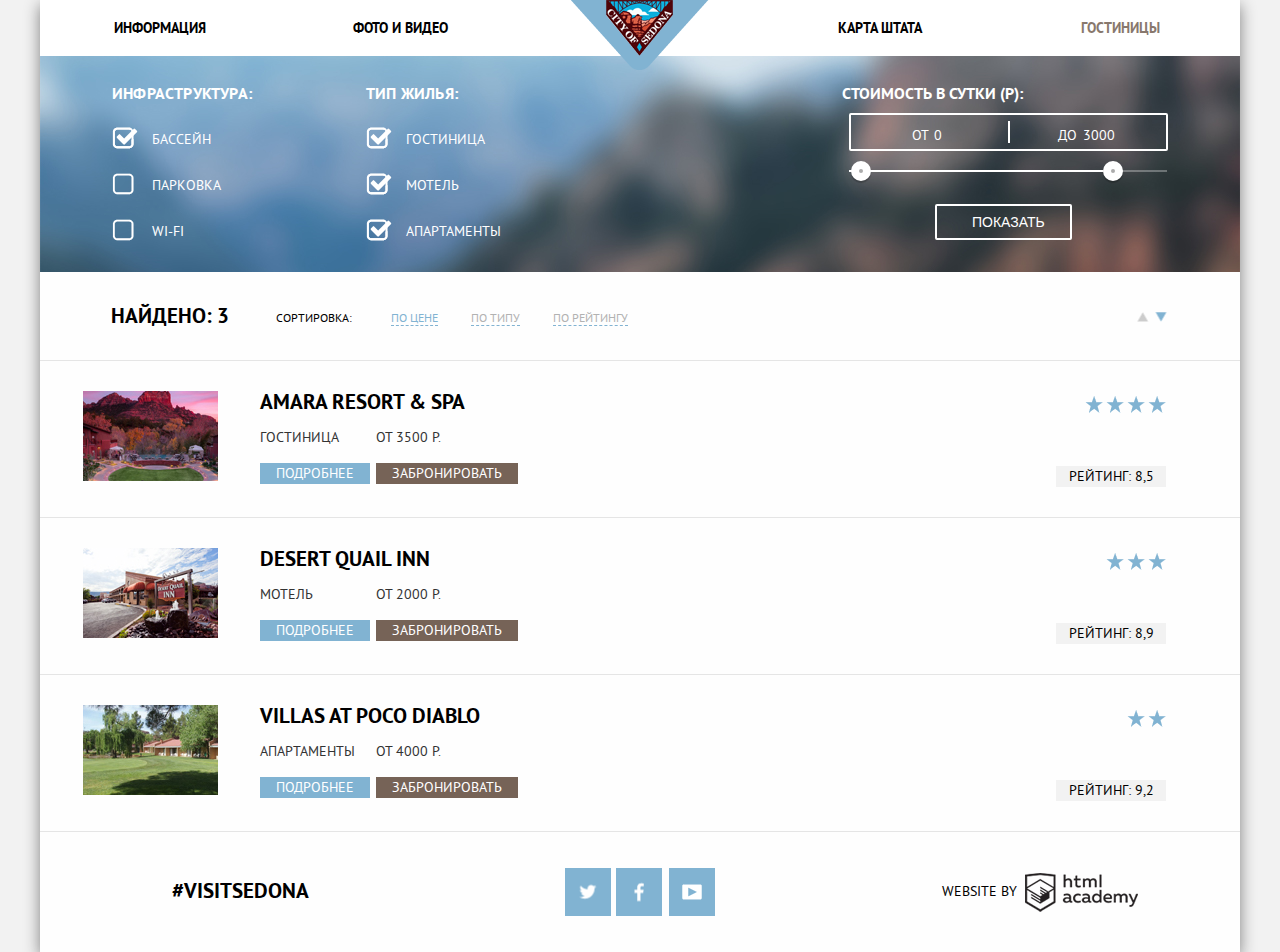
==== hotels.html @ 68624f17 "some pixel hotel" ====
<!DOCTYPE html>
<html>

<head>
  <meta charset="utf-8">
  <title>Седона - небольшой городок</title>
  <link rel="stylesheet" href="css/normalize.css">
  <link rel="stylesheet" href="css/style.css">
</head>

<body>
  <div class="container">
    <header class="main-header">
      <nav class="main-navigation hotels-navigation">
        <ul>
          <li>
            <a href="#">информация</a>
          </li>
          <li>
            <a href="#">фото и видео</a>
          </li>
          <li>
            <a href="#">карта штата</a>
          </li>
          <li>
            <a href="hotels.html" style="color: #88786d">гостиницы</a>
          </li>
        </ul>
      </nav>
      <div class="logo">
        <a href="index.html"><img src="img/logo.png" width="138" height="70" alt="логотип"></a>
      </div>
    </header>

    <form class="sort-form" action="https://echo.htmlacademy.ru" method="get">
      <div class="sort-item sort-item-left">
        <h2>ИНФРАСТРУКТУРА:</h2>
        <input type="checkbox" id="ch1" checked>
        <label for="ch1">БАССЕЙН</label>
        <input type="checkbox" id="ch2">
        <label for="ch2">ПАРКОВКА</label>
        <input type="checkbox" id="ch3">
        <label for="ch3">WI-FI</label>
      </div>

      <div class="sort-item sort-item-right">
        <h2>ТИП ЖИЛЬЯ:</h2>
        <input type="checkbox" id="ch4" checked>
        <label for="ch4">ГОСТИНИЦА</label>
        <input type="checkbox" id="ch5" checked>
        <label for="ch5">МОТЕЛЬ</label>
        <input type="checkbox" id="ch6" checked>
        <label for="ch6">АПАРТАМЕНТЫ</label>
      </div>

      <div class="filter-range">
        <div class="filter-range-title">Стоимость в сутки (р):</div>
        <div class="price-controls">
          <label class="min-price">от <input type="text" name="min-price" value="0"></label>
          <label class="max-price">до <input type="text" name="max-price" value="3000"></label>

        </div>
        <div class="range-controls">
          <div class="scale">
            <div class="bar"></div>
          </div>
          <div class="range-toggle range-toggle-min"></div>
          <div class="range-toggle range-toggle-max"></div>
        </div>
        <button class="btn-transparent" type="submit">Показать</button>
      </div>
    </form>


    <div class="results-navigation">

      <h3 class="search-results">НАЙДЕНО: 3</h3>
      <span class="search-results-small">СОРТИРОВКА:</span>

      <ul class="results-navigation-type">
        <li>
          <a href="#" style="color: #81b3d2">ПО ЦЕНЕ</a>
        </li>
        <li>
          <a href="#">ПО ТИПУ</a>
        </li>
        <li>
          <a href="#">ПО РЕЙТИНГУ</a>
        </li>
      </ul>

      <ul class="results-navigation-side">
        <li class="up">
          <a href="#">up</a>
        </li>
        <li class="down">
          <a href="#">down</a>
        </li>
      </ul>

    </div>

    <section class="results-line">

      <article class="hotel">

        <div class="hotel-preview">
          <img src="img/hotel1.jpg" width="135" height="90" alt="Hotel preview">
        </div>

        <div class="hotel-description">
          <h1><a href="#">AMARA RESORT & SPA</a></h1>
          <div class="hotel-info">
            <span>ГОСТИНИЦА</span>
            <a href="#">ПОДРОБНЕЕ</a>
          </div>
          <div class="hotel-book">
            <span>ОТ 3500 Р.</span>
            <a href="#">ЗАБРОНИРОВАТЬ</a>
          </div>
        </div>

        <div class="rating-line">
          <div class="star">
            <!-- <img src="img/icons/icon_star.png" width="17" height="17" alt="звезда"> -->
            <i></i>
            <i></i>
            <i></i>
            <i></i>
          </div>
          <span>Рейтинг: 8,5</span>
        </div>

      </article>


      <article class="hotel">
        <div class="hotel-preview">
          <img src="img/hotel2.jpg" width="135" height="90" alt="Hotel preview">
        </div>
        <div class="hotel-description">
          <h1><a href="#">DESERT QUAIL INN</a></h1>
          <div class="hotel-info">
            <span>МОТЕЛЬ</span>
            <a href="#">ПОДРОБНЕЕ</a>
          </div>
          <div class="hotel-book">
            <span>ОТ 2000 Р.</span>
            <a href="#">ЗАБРОНИРОВАТЬ</a>
          </div>
        </div>
        <div class="rating-line">
          <div class="star">
            <i></i>
            <i></i>
            <i></i>
          </div>
          <span>Рейтинг: 8,9</span>
        </div>
      </article>


      <article class="hotel hotel-3">
        <div class="hotel-preview">
          <img src="img/hotel3.jpg" width="135" height="90" alt="Hotel preview">
        </div>
        <div class="hotel-description">
          <h1><a href="#">VILLAS AT POCO DIABLO</a></h1>
          <div class="hotel-info">
            <span>АПАРТАМЕНТЫ</span>
            <a href="#">ПОДРОБНЕЕ</a>
          </div>
          <div class="hotel-book">
            <span>ОТ 4000 Р.</span>
            <a href="#">ЗАБРОНИРОВАТЬ</a>
          </div>
        </div>
        <div class="rating-line">
          <div class="star">
            <i></i>
            <i></i>
          </div>
          <span>Рейтинг: 9,2</span>
        </div>
      </article>

    </section>

    <footer class="main-footer">
      <section class="footer-hashtag">
        <a href="#">#VISITSEDONA</a>
      </section>
      <section class="footer-social">
        <a class="social-btn social-btn-tw" href="#">Твиттер</a>
        <a class="social-btn social-btn-fb" href="#">Фейсбук</a>
        <a class="social-btn social-btn-yt" href="#">Ютуб</a>
      </section>
      <section class="footer-copyright">
        <span>WEBSITE BY</span>
        <a class="btn-academy" href="https://htmlacademy.ru">
          <!-- <img src="img/academy.png" width="113" height="39" alt="academy">-->
        </a>
      </section>
    </footer>

  </div>

</body>

</html>
---- css/style.css ----
* {
  box-sizing: border-box;
}

/*центровщик*/
.container {
  width: 1200px;
  margin: 0 auto;
  box-shadow: 0px 5px 15px grey;
}

/*вписываем сверх 1200пх*/
img {
  max-width:100%;
  height:auto;
}

body {
  font-family: PTSans, 'Arial', sans-serif;
  text-transform: uppercase;
  background-color: #f2f2f2;
}

@font-face {
  font-family: 'PTSans';
  src:  url('../fonts/ptsansbold.woff2') format('woff2'),
        url('../fonts/ptsansbold.woff') format('woff');
  font-weight: 700;
}

@font-face {
  font-family: 'PTSans';
  src: url('../fonts/ptsans.woff') format('woff'),
  url('../fonts/ptsans.woff2') format('woff2');
  font-weight: 400;
  }

/*------------------------------------------*/

/*Шапка меню*/

.main-header {
  background-color: #ffffff;
}

.main-navigation ul {
  padding-left: 0;
  padding-top: 15px;
  padding-bottom: 15px;
  font-size: 0px;
}

.main-navigation li {
  display: inline-block;
  width: 240px;
  text-align: center;
  font-size: 14px;
  line-height: 26px;
  font-weight: bold;
}


.main-navigation a {
  text-decoration: none;
  color: #000000;
}

.main-navigation a:hover {
  color: #81b3d2;
}

.main-navigation a:active {
  color: #b2b2b2;
}

.main-navigation li:nth-child(2) {
  margin-right: 240px;
}

.logo {
  position: absolute;
  top: 0px;
  left: 50%;
  transform: translateX(-50%);
}

.intro-image {
  display: block;
  width: 1200px;
  height: 508px;
  background-image: url("../img/background_photo.jpg");
  background-position: 0px -55px;
}

.img-main_text {
  position: relative;
  margin-left: 371px;
  top: 75px;
}

.img-mask {
  position: relative;
  top: 96px;
}



/* ЖИЛЬЕ ЕДА СУВЕНИРЫ*/
.advantages {
  width: 100%;
  font-size: 0px;
  background-color: #ffffff;
  padding-top: 55px;
  padding-bottom: 81px;
}

.advantages-item-left img {
  padding-top: 5px;
}

.advantages-item-center img {
  padding-top: 5px;
}


.advantages-item {
  display: inline-block;
  width: 400px;
  text-align: center;
  font-size: 12px;

  vertical-align: middle;
}

.advantages-item h2 {
  padding-top: 27px;
  margin: 0px;
  font-size: 21px;
  line-height: 21px;
  font-weight: bold;
  color: #000000;
}

.advantages-item p {
  font-size: 14px;
  line-height: 21px;
  color: #000000;
}

.advantages-item-left p {
  padding: 0px 70px;
  margin: 0px;
  padding-top: 25px;
}

.advantages-item-center p {
  display: block;
  margin: 0px;
  padding: 0px 58px;
  padding-top: 24px;
}


.advantages-item-right p {
  padding: 0px 60px;
  margin: 0px;
  padding-top: 24px;
}


/*интро текст*/

.intro-text {
  width: 100%;
  display: inline-block;
  text-align: center;
  padding-top: 43px;
  padding-bottom: 37px;
  background-color: #ffffff;
}

.intro-text h2 {
  font-size: 21px;
  line-height: 26px;
  color: #000000;
  font-weight: bold;
  padding: 0px 300px;
}

.intro-text h3 {
  font-size: 14px;
  font-weight: normal;
  line-height: 26px;
  color: #333333;
  padding-top: 9px;
}


/*МОСТ ДЬЯВОЛА */
.features {
  width: 100%;
  font-size: 0px;
}

.features-blue {
  background-color: #81b3d2;
}

.features-grey {
  background-color: #eeeeee;
  vertical-align: middle;
  padding-top: 30px;
  padding-bottom: 58px;
}

.features-image {
  display: inline-block;
  width: 800px;
  vertical-align: middle;
}

.features-item {
  display: inline-block;
  width: 400px;
  text-align: center;
  vertical-align: top;
}
.features-item p {
padding: 0px 62px;
}

.features-item-right p {
  padding: 0px 48px;
}


.features-blue p {
  display: block;
  margin-top: 21px;
}

.features-blue span {
  display: block;
  margin-top: 24px;
}

.features-blue .features-item {
  padding-top: 50px;
}

.features-blue h2 {
  font-size: 21px;
  line-height: 21px;
  font-weight: bold;
  color: #ffffff;
  padding: 0px 95px;
  margin: 0px;
  padding-top: 4px;
}

.features-blue span,
.features-blue p {
  font-size: 14px;
  line-height: 21px;
  color: #ffffff;
}

.features-grey h2 {
  font-size: 21px;
  line-height: 21px;
  color: #000000;
  padding: 0px 120px;
  padding-top: 17px;
  margin: 0px;
}

.features-grey span,
.features-grey p {
  display: block;
  font-size: 14px;
  line-height: 21px;
  color: #000000;
  padding-top: 23px;
  margin: 0px;
}


.search {
  width: 100%;
  text-align: center;
  padding-top: 58px;
  background-color: #ffffff;
}

.search h3 {
  font-size: 30px;
  line-height: 20px;
  font-weight: bold;
  color: #000000;
  margin: 0px;
}

.search p {
  display: block;
  font-size: 14px;
  line-height: 24px;
  font-weight: normal;;
  color: #333333;
  margin: 0px;
  padding-top: 32px;
}

.search a {
  display: inline-block;
  margin: 0px;
  width: 568px;
  padding: 30px 0px;
  font-size: 21px;
  line-height: 26px;
  font-weight: bold;
  text-decoration: none;
  color: #ffffff;
  background-color: #766357;
  margin-top: 47px;
}


.map {
  display: block;
  width: 1200px;
}

.index-footer {
position: relative;
margin-top: -123px;
background-color: #f9fbf6;
opacity: 0.9;
}

.main-footer {
  display: block;
  width: 1200px;
  text-align: center;
  font-size: 0px;
  padding-top: 36px;
  padding-bottom: 36px;
  background-color: #fefefe;
}


.footer-hashtag,
.footer-social,
.footer-copyright  {
  width: 400px;
  display: inline-block;
  vertical-align: top;
  font-size: 12px;
}

.footer-hashtag {
  font-size: 21px;
  line-height: 26px;
  font-weight: bold;
  padding-top: 10px;
}

.footer-hashtag a {
  text-decoration: none;
  color: #000000;
}


.footer-social a {
  text-decoration: none;
}

.social-btn-fb {
  margin-left: 2px;
  margin-right: 4px;
}

.social-btn {
  display: inline-block;
  width: 46px;
  height: 48px;
  font-size: 0px;
  vertical-align: top;
  background-color: #81b3d2;
  position: relative;
}

.social-btn:hover {
  background-color: #669ec0;
}

.social-btn:active {
  background-color: #5496bd;
}

.social-btn::before {
  content: "";
  position: absolute;
  top: 50%;
  left: 50%;
  transform: translate(-50%, -50%);
  background-image: url("../img/sprite.png");
  background-repeat: no-repeat;
}

.social-btn-tw::before {
  width: 17px;
  height: 15px;
  background-position: -613px -10px;
}

.social-btn-tw:active::before {
  background-image: url("../img/sprite_1.png");
  width: 17px;
  height: 15px;
  background-position: -439px -10px;
}

.social-btn-fb::before {
  width: 10px;
  height: 19px;
  background-position: -583px -10px;
}

.social-btn-fb:active::before {
  background-image: url("../img/sprite_1.png");
  width: 10px;
  height: 19px;
  background-position: -409px -10px;
}

.social-btn-yt::before {
  width: 20px;
  height: 16px;
  background-position: -650px -10px;
}

.social-btn-yt:active::before {
  background-image: url("../img/sprite_1.png");
  width: 20px;
  height: 16px;
  background-position: -476px -10px;
}



.footer-copyright {
  color: #000000;
  vertical-align: top;
  padding-top: 5px;
}

.footer-copyright span {
  display: inline-block;
  font-size: 14px;
  line-height: 26px;
  color: #000000;
  vertical-align: top;
  margin-top: 5px;
  margin-right: 5px;
}

.btn-academy {
  display: inline-block;
  width: 113px;
  height: 39px;
  background-position: -10px -10px;
  background-image: url("../img/sprite_1.png");
}

.btn-academy:hover {
  width: 113px;
  height: 39px;
  background-position: -276px -10px;
  background-image: url("../img/sprite_1.png");
}

.btn-academy:active {
  width: 113px;
  height: 39px;
  background-position: -143px -10px;
  background-image: url("../img/sprite_1.png");
}

/*---------HOTELS----------*/

.sort-form {
  background-image: url("../img/background_hotels.jpg");
  padding-top: 27px;
  padding-bottom: 30px;
  text-align: center;
}

.sort-form h2 {
  margin: 0px;
}

input[type="checkbox"] {
  display: none;
}

input[type="checkbox"] + label {
  display: block;
  margin-top: 25px;
  line-height: 21px;
  padding-left: 40px;
  position: relative;
  cursor: pointer;
}

input[type="checkbox"] + label::before {
  content: "";
  display: block;
  position: absolute;
  top: -2px;
  left: 0;
  background-image: url("../img/sprite.png");
  background-repeat: no-repeat;
  width: 22px;
  height: 22px;
  background-position: -148px -10px;
}

input[type="checkbox"]:checked + label::after {
  content: "";
  position: absolute;
  top: -2px;
  left: 0;
  background-image: url("../img/sprite.png");
  background-repeat: no-repeat;
  width: 26px;
  height: 22px;
  background-position: -10px -10px;
}

.sort-item label {
  font-size: 14px;
  line-height: 21px;
  color: #ffffff;
  font-weight: normal;
}

.sort-item-right label {
  padding-left: 43px;
}

.sort-item-left label {
  padding-left: 43px;
}

/*input[type="checkbox"] + label:hover {
  content: "";
  position: absolute;
  top: 0;
  left: 0;
  background-image: url("../img/sprite.png");
  background-repeat: no-repeat;
  width: 26px;
  height: 22px;
  background-position: -102px -10px;
}*/

.sort-item {
  display: inline-block;
  width: 250px;
  text-align: left;
  vertical-align: top;
  font-size: 12px;
  padding-left: 31px;
}

.sort-item h2 {
  font-size: 16px;
  line-height: 21px;
  color: #ffffff;
  font-weight: bold;
  letter-spacing: 0.2px;
}

.sort-item li {
  font-size: 14px;
  line-height: 21px;
  color: #ffffff;
}

/*------------------------------------*/

.filter-range {
  display: inline-block;
  width: 330px;
  margin-left: 260px;
  margin-right: 20px;

  color: #ffffff;
  text-transform: uppercase;
}

.filter-range-title {
  margin-bottom: 9px;
  width: 182px;
  margin-left: -8px;
  font-weight: 600;
  font-size: 16px;
  line-height: 21px;
}

.price-controls {
  box-sizing: content-box;
  position: relative;
  height: 34px;
  margin-bottom: 19px;
  font-size: 0;
  border: 2px solid #ffffff;
  border-radius: 2px;
  width: 315px;
}

.price-controls::after {
  content: "";
  position: absolute;
  top: 50%;
  left: 50%;

  width: 2px;
  height: 22px;

  background: #ffffff;
  transform: translate(-50%, -50%);
}

.price-controls label {
  font-size: 14px;
  line-height: 38px;
  cursor: pointer;
}

.price-controls .min-price,
.price-controls .max-price {
  width: 90px;
  padding-left: 51px;
}

.price-controls input {
  width: 75px;
  margin: 0;
  color: inherit;
  font: inherit;
  background: none;
  border: none;
}

.range-controls {
  position: relative;
  margin-bottom: 32px;
  width: 318px;
}

.range-controls .scale {
  height: 2px;

  background: rgba(255, 255, 255, 0.3);
}

.range-controls .bar {
  width: 80%;
  height: 2px;

  background: #ffffff;
}

.range-toggle {
  box-sizing: content-box;
  position: absolute;
  top: -9px;

  width: 4px;
  height: 4px;

  background: #ababab;
  border: 8px solid #ffffff;
  border-radius: 50%;
  box-shadow: 0 2px 1px 0 rgba(0, 1, 1, 0.2);
  cursor: pointer;
}

.range-toggle:hover {
  background: #1c4f80;
}

.range-toggle-min {
  left: 2px;
}

.range-toggle-max {
  left: 80%;
}

.btn-transparent {
  display: block;
  padding: 6px 35px;
  font-size: 14px;
  line-height: 20px;
  color: #ffffff;
  text-transform: uppercase;
  background: transparent;
  border: 2px solid #ffffff;
  border-radius: 2px;
  cursor: pointer;

  margin-left: 86px;
  width: 137px;
}

.btn-transparent:hover {
  color: #000000;

  background: #ffffff;
}

/* НАЙДЕНО----  */

.results-navigation {
  font-size: 0px;
  padding-top: 29px;
  padding-bottom: 31px;
  background-color: #fefefe;
  vertical-align: top;
}

.search-results {
  width: 215px;
  display: inline-block;
  text-align: center;
  vertical-align: middle;
  font-size: 12px;
  margin: 0px;
}

.results-navigation h3 {
  font-size: 21px;
  line-height: 26px;
  color: #000000;
  font-weight: bold;
  vertical-align: top;
  padding-left: 45px;
  padding-top: 2px;
}

.search-results-small {
  width: 75px;
  display: inline-block;
  text-align: center;
  vertical-align: top;
  font-size: 12px;
  padding-left: 21px;
  padding-top: 8px;
}


.results-navigation span {
  font-size: 12px;
  line-height: 18px;
  color: #000000;
}

.results-navigation ul {
  margin: 0px;
}

.results-navigation li:nth-child(2),
.results-navigation li:nth-child(3) {
  color: #81b3d2;
}
.results-navigation li {
  display: inline-block;
  width:
  font-size: 12px;
  line-height: 18px;
  color: #81b3d2;
}

.results-navigation-type {
  width: 803px;
  display: inline-block;
  text-align: left;
  vertical-align: top;
  font-size: 12px;
  padding-top: 8px;
  padding-left: 31px;
}

.results-navigation-type a {
  list-style: none;
  text-decoration: none;
  color: #b2b2b2;
  border-bottom: 1px dashed #81b3d2;
  margin-left: 30px;
}

.results-navigation-type a:hover {
  color: #92bdd8;
  border-bottom: 1px dashed #81b3d2;
}

.results-navigation-type a:active {
  text-decoration: none;
  color: #000000;
  border-bottom: 0px;
}


.results-navigation-side {
  width: 107px;
  display: inline-block;
  text-align: center;
  vertical-align: top;
  font-size: 12px;
  padding: 0px;
  padding-top: 8px;
  padding-right: 69px;
  }


.up a,
.down a {
  display: inline-block;
  width: 15px;
  height: 15px;
  font-size: 0px;
  vertical-align: top;
  position: relative;
}

.up a::before,
.down a::before {
  content: "";
  position: absolute;
  top: 50%;
  left: 50%;
  transform: translate(-50%, -50%);
  background-image: url("../img/sprite.png");
  background-repeat: no-repeat;
}

.up a::before {
  width: 11px;
  height: 10px;
  background-position: -490px -10px;
}

.up a:hover::before {
  width: 11px;
  height: 10px;
  background-position: -552px -10px;
}

.up a:active::before {
  width: 11px;
  height: 10px;
  background-position: -521px -10px;
}


.down a::before {
  width: 11px;
  height: 10px;
  background-position: -428px -10px;
}

.down a:hover::before {
  width: 11px;
  height: 10px;
  background-position: -459px -10px;
}

.down a:active::before {
  width: 11px;
  height: 10px;
  background-position: -428px -10px;
}


/*----- список отелей -----*/

.hotel {
  width: 100%;
  font-size: 0px;
  padding-top: 30px;
  padding-bottom: 30px;
  border-top: 1px solid #e5e5e5;
  background-color: #fefefe;
}

.hotel-3 {
  border-bottom: 1px solid #e5e5e5;
}

.rating-line img {
  display: inline-block;
  margin-left: 3px;
}

.rating-line span {
  display: inline-block;
  margin-top: 50px;
  margin-right: 74px;
}

.star {
  /*background: grey;*/
  margin-right: 74px;

}

.star i::after {
  content: "";
  display: inline-block;
  background-image: url(../img/sprite_1.png);
  width: 18px;
  height: 17px;
  background-position: -516px -10px;
  /*СДЕЛАТЬ СПРАЙТ*/
}


.hotel-preview,
.hotel-description,
.rating-line {
    display: inline-block;
    font-size: 0px;
/*    vertical-align: top;*/
}

.hotel-preview {
  width: 220px;
  text-align: center;

}

.hotel-description {
  width: 780px;
  text-align: left;
  vertical-align: top;
}

.hotel-description a {
  text-decoration: none;
  font-size: 21px;
  line-height: 21px;
  color: #000000;
}

.hotel-description a:hover {
  color: #81b3d2;
}

.hotel-description a:active {
  color: #b2b2b2;
}


.hotel-description h1 {
  margin: 0px;
  margin-bottom: 15px;

}

.hotel-description span {
  font-size: 14px;
  line-height: 21px;
  color: #333333;
}

.hotel-info a {
  display: block;
  text-align: center;
  background-color: #81b3d2;
  color: #ffffff;
  width: 110px;
  font-size: 14px;
  line-height: 21px;
  margin-top: 15px;
}

.hotel-info a:hover {
  background-color: #669ec0;
  color: #ffffff;
}

.hotel-info a:active {
  background-color: #5496bd;
  color: #88b6d1;
}


.hotel-book a {
  display: block;
  text-align: center;
  background-color: #766357;
  color: #ffffff;
  width: 142px;
  font-size: 14px;
  line-height: 21px;
  margin-top: 15px;
}

.hotel-book a:hover {
  background-color: #604e43;
  color: #ffffff;
}

.hotel-book a:active {
  background-color: #503e33;
  color: #857871;
}


.rating-line {
  display: inline-block;
  width: 200px;
  text-align: right;
  font-size: 12px;
}

.rating-line span {
  display: inline-block;
  width: 110px;
  background-color: #f2f2f2;
  text-align: center;
  font-size: 14px;
  line-height: 21px;
}

.hotel-info {
  display: inline-block;
  width: 110px;
  height: 60px;
}

.hotel-book {
  display: inline-block;
  width: 142px;
  height: 60px;
  margin-left: 6px;
}

.sprite {
    background-image: url(spritesheet.png);
    background-repeat: no-repeat;
    display: block;
}

.sprite-chbox-checked {
    width: 26px;
    height: 22px;
    background-position: -10px -10px;
}

.sprite-chbox-checked-block {
    width: 26px;
    height: 22px;
    background-position: -56px -10px;
}

.sprite-chbox-checked-focus {
    width: 26px;
    height: 22px;
    background-position: -102px -10px;
}

.sprite-chbox-unchecked {
    width: 22px;
    height: 22px;
    background-position: -148px -10px;
}

.sprite-chbox-unchecked-block {
    width: 22px;
    height: 22px;
    background-position: -190px -10px;
}

.sprite-chbox-unchecked-focus {
    width: 22px;
    height: 22px;
    background-position: -232px -10px;
}

.sprite-clnd {
    width: 21px;
    height: 22px;
    background-position: -274px -10px;
}

.sprite-clnd-active {
    width: 21px;
    height: 22px;
    background-position: -315px -10px;
}

.sprite-clnd-focus {
    width: 21px;
    height: 22px;
    background-position: -356px -10px;
}

.sprite-filter-down {
    width: 11px;
    height: 10px;
    background-position: -397px -10px;
}

.sprite-filter-down-active {
    width: 11px;
    height: 10px;
    background-position: -428px -10px;
}

.sprite-filter-down-focus {
    width: 11px;
    height: 10px;
    background-position: -459px -10px;
}

.sprite-filter-up {
    width: 11px;
    height: 10px;
    background-position: -490px -10px;
}

.sprite-filter-up-active {
    width: 11px;
    height: 10px;
    background-position: -521px -10px;
}

.sprite-filter-up-focus {
    width: 11px;
    height: 10px;
    background-position: -552px -10px;
}

.sprite-icon_facebook {
    width: 10px;
    height: 19px;
    background-position: -583px -10px;
}

.sprite-icon_twitter {
    width: 17px;
    height: 15px;
    background-position: -613px -10px;
}

.sprite-icon_youtube {
    width: 20px;
    height: 16px;
    background-position: -650px -10px;
}

.sprite-minus {
    width: 12px;
    height: 3px;
    background-position: -690px -10px;
}

.sprite-minus-active {
    width: 12px;
    height: 3px;
    background-position: -722px -10px;
}

.sprite-minus-focus {
    width: 12px;
    height: 3px;
    background-position: -754px -10px;
}

.sprite-plus {
    width: 11px;
    height: 11px;
    background-position: -786px -10px;
}

.sprite-plus-active {
    width: 11px;
    height: 11px;
    background-position: -817px -10px;
}

.sprite-plus-focus {
    width: 11px;
    height: 11px;
    background-position: -848px -10px;
}

/*SPRITE-1 academy, social opacity, star*/
.sprite {
    background-image: url(spritesheet.png);
    background-repeat: no-repeat;
    display: block;
}

.sprite-academy {
    width: 113px;
    height: 39px;
    background-position: -10px -10px;
}

.sprite-academy-active {
    width: 113px;
    height: 39px;
    background-position: -143px -10px;
}

.sprite-academy-focus {
    width: 113px;
    height: 39px;
    background-position: -276px -10px;
}

.sprite-icon_facebook_opacity {
    width: 10px;
    height: 19px;
    background-position: -409px -10px;
}

.sprite-icon_twitter_opacity {
    width: 17px;
    height: 15px;
    background-position: -439px -10px;
}

.sprite-icon_youtube_opacity {
    width: 20px;
    height: 16px;
    background-position: -476px -10px;
}

.sprite-star {
    width: 18px;
    height: 17px;
    background-position: -516px -10px;
}
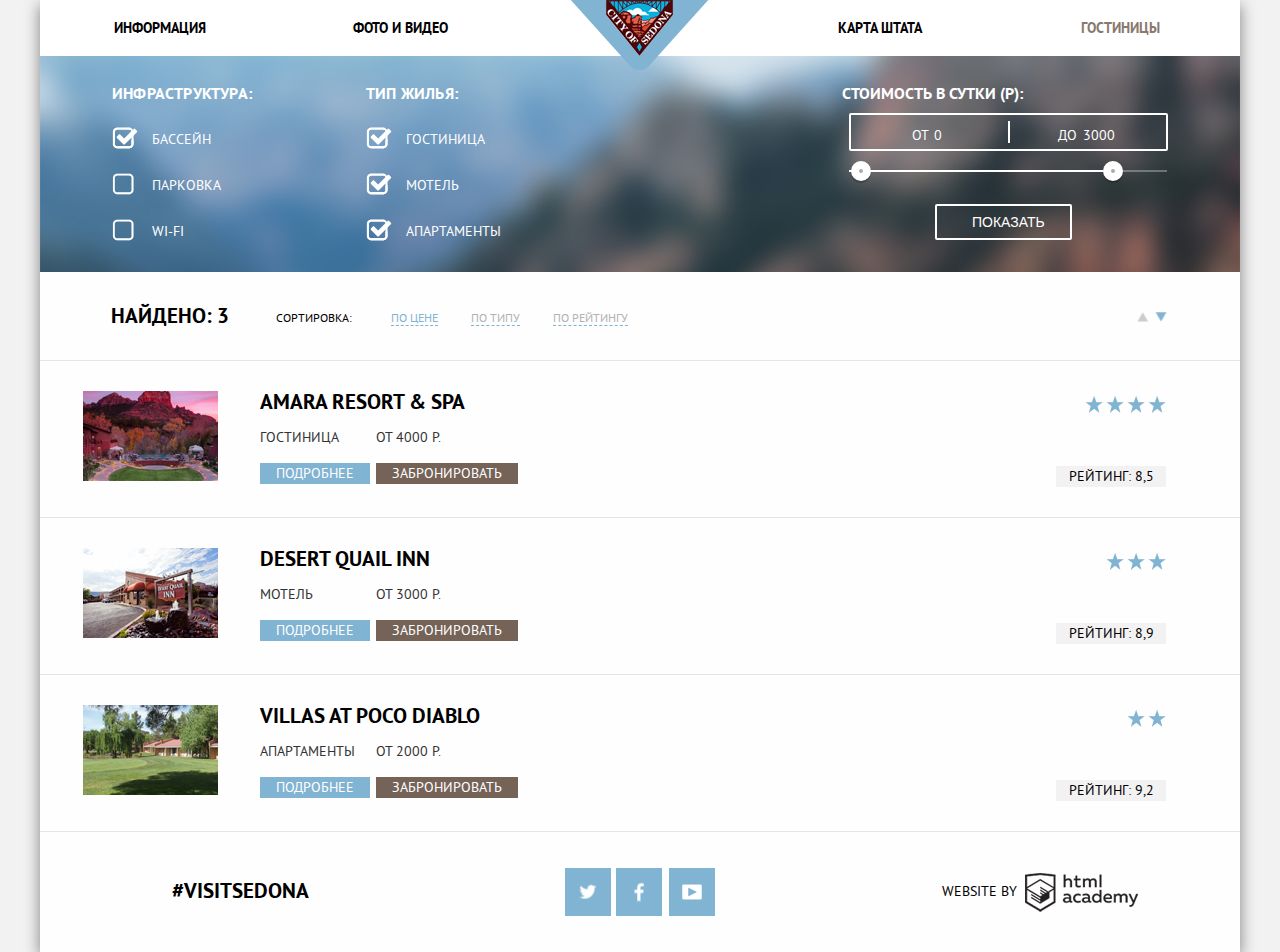
==== commit 4770ecbe: "from home2work" ====
--- a/hotels.html
+++ b/hotels.html
@@ -115,7 +115,7 @@
             <a href="#">ПОДРОБНЕЕ</a>
           </div>
           <div class="hotel-book">
-            <span>ОТ 3500 Р.</span>
+            <span>ОТ 4000 Р.</span>
             <a href="#">ЗАБРОНИРОВАТЬ</a>
           </div>
         </div>
@@ -145,7 +145,7 @@
             <a href="#">ПОДРОБНЕЕ</a>
           </div>
           <div class="hotel-book">
-            <span>ОТ 2000 Р.</span>
+            <span>ОТ 3000 Р.</span>
             <a href="#">ЗАБРОНИРОВАТЬ</a>
           </div>
         </div>
@@ -171,7 +171,7 @@
             <a href="#">ПОДРОБНЕЕ</a>
           </div>
           <div class="hotel-book">
-            <span>ОТ 4000 Р.</span>
+            <span>ОТ 2000 Р.</span>
             <a href="#">ЗАБРОНИРОВАТЬ</a>
           </div>
         </div>
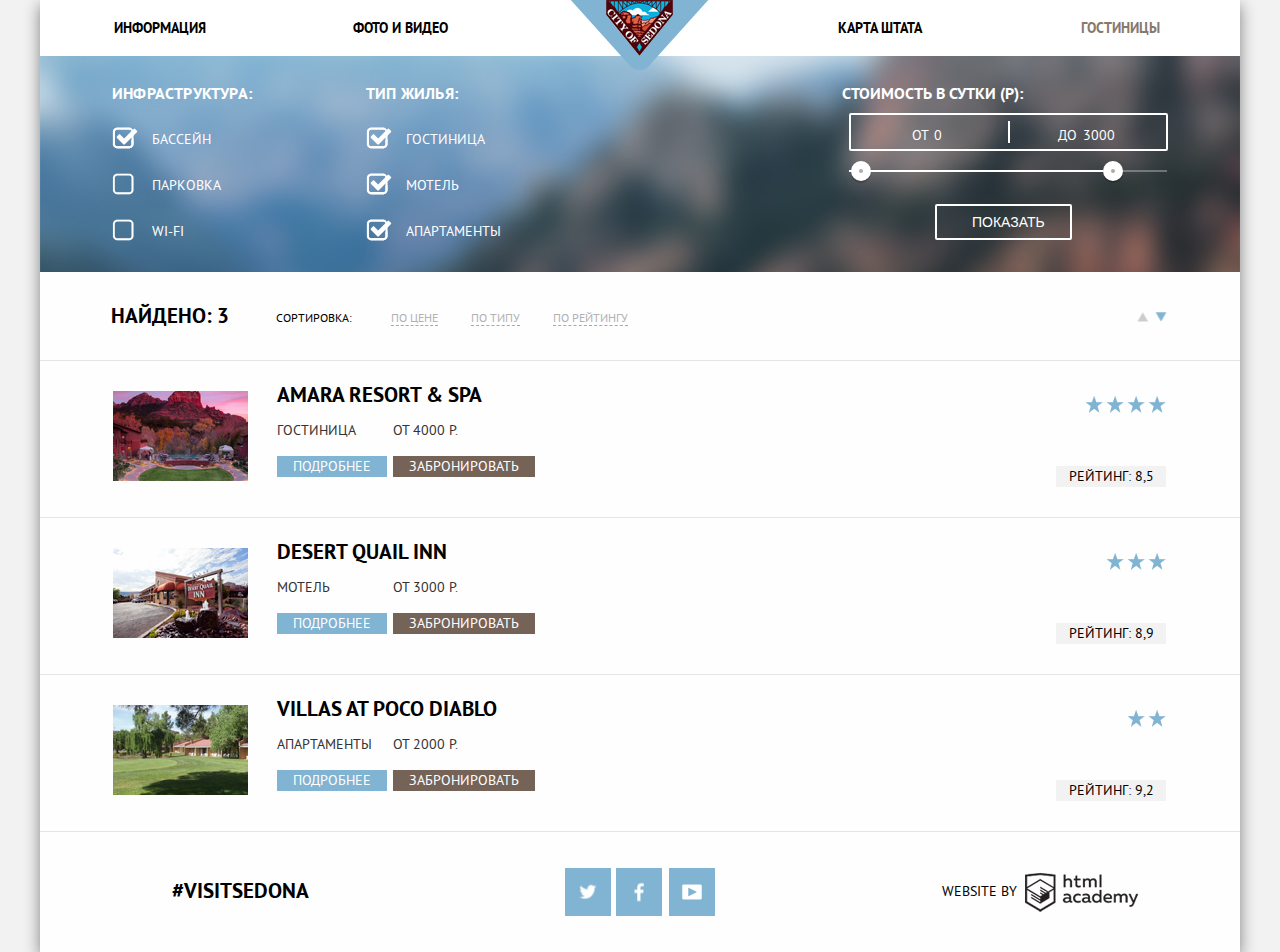
==== commit 213491c0: "хотелс" ====
--- a/hotels.html
+++ b/hotels.html
@@ -79,7 +79,8 @@
 
       <ul class="results-navigation-type">
         <li>
-          <a href="#" style="color: #81b3d2">ПО ЦЕНЕ</a>
+          <a href="#" class="active-link">ПО ЦЕНЕ</a>
+          <!-- style="color: #81b3d2" -->
         </li>
         <li>
           <a href="#">ПО ТИПУ</a>
@@ -197,9 +198,7 @@
       </section>
       <section class="footer-copyright">
         <span>WEBSITE BY</span>
-        <a class="btn-academy" href="https://htmlacademy.ru">
-          <!-- <img src="img/academy.png" width="113" height="39" alt="academy">-->
-        </a>
+        <a class="btn-academy" href="https://htmlacademy.ru"></a>
       </section>
     </footer>
 
--- a/css/style.css
+++ b/css/style.css
@@ -328,6 +328,7 @@
 .map {
   display: block;
   width: 1200px;
+  background-image: url("../img/map.jpg");
 }
 
 .index-footer {
@@ -777,7 +778,6 @@
 }
 .results-navigation li {
   display: inline-block;
-  width:
   font-size: 12px;
   line-height: 18px;
   color: #81b3d2;
@@ -801,6 +801,7 @@
   margin-left: 30px;
 }
 
+
 .results-navigation-type a:hover {
   color: #92bdd8;
   border-bottom: 1px dashed #81b3d2;
@@ -812,6 +813,11 @@
   border-bottom: 0px;
 }
 
+.active-link {
+  text-decoration: none;
+  color:  #81b3d2;
+  border-bottom: 2px dashed #81b3d2;
+}
 
 .results-navigation-side {
   width: 107px;
@@ -822,7 +828,7 @@
   padding: 0px;
   padding-top: 8px;
   padding-right: 69px;
-  }
+}
 
 
 .up a,
@@ -884,12 +890,13 @@
 }
 
 
+
 /*----- список отелей -----*/
 
 .hotel {
   width: 100%;
   font-size: 0px;
-  padding-top: 30px;
+  padding-top: 23px;
   padding-bottom: 30px;
   border-top: 1px solid #e5e5e5;
   background-color: #fefefe;
@@ -938,6 +945,8 @@
 .hotel-preview {
   width: 220px;
   text-align: center;
+  padding-left: 60px;
+  padding-top: 7px;
 
 }
 
@@ -964,8 +973,9 @@
 
 
 .hotel-description h1 {
-  margin: 0px;
-  margin-bottom: 15px;
+  /*margin: 0px;
+  margin-bottom: 15px;*/
+  padding-left: 17px;
 
 }
 
@@ -1039,13 +1049,15 @@
   display: inline-block;
   width: 110px;
   height: 60px;
+  padding-left: 17px;
+  padding-top: 15px;
 }
 
 .hotel-book {
   display: inline-block;
   width: 142px;
   height: 60px;
-  margin-left: 6px;
+  margin-left: 23px;
 }
 
 .sprite {
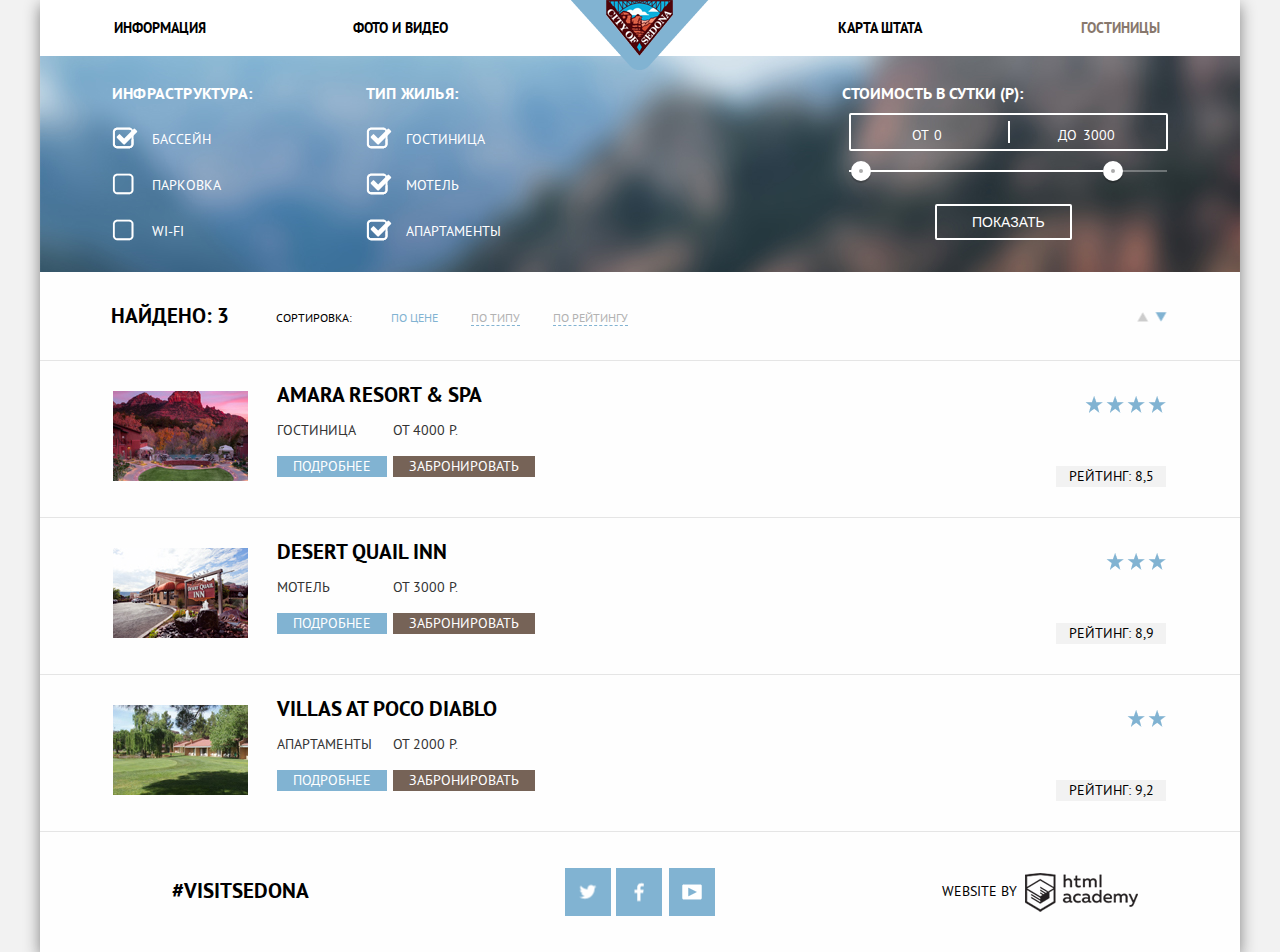
==== commit 095b0e0d: "work2home" ====
--- a/hotels.html
+++ b/hotels.html
@@ -78,8 +78,8 @@
       <span class="search-results-small">СОРТИРОВКА:</span>
 
       <ul class="results-navigation-type">
-        <li>
-          <a href="#" class="active-link">ПО ЦЕНЕ</a>
+        <li class="active-link">
+          <a href="#">ПО ЦЕНЕ</a>
           <!-- style="color: #81b3d2" -->
         </li>
         <li>
--- a/css/style.css
+++ b/css/style.css
@@ -813,10 +813,10 @@
   border-bottom: 0px;
 }
 
-.active-link {
+.active-link a {
   text-decoration: none;
   color:  #81b3d2;
-  border-bottom: 2px dashed #81b3d2;
+  border-bottom: 0px;
 }
 
 .results-navigation-side {
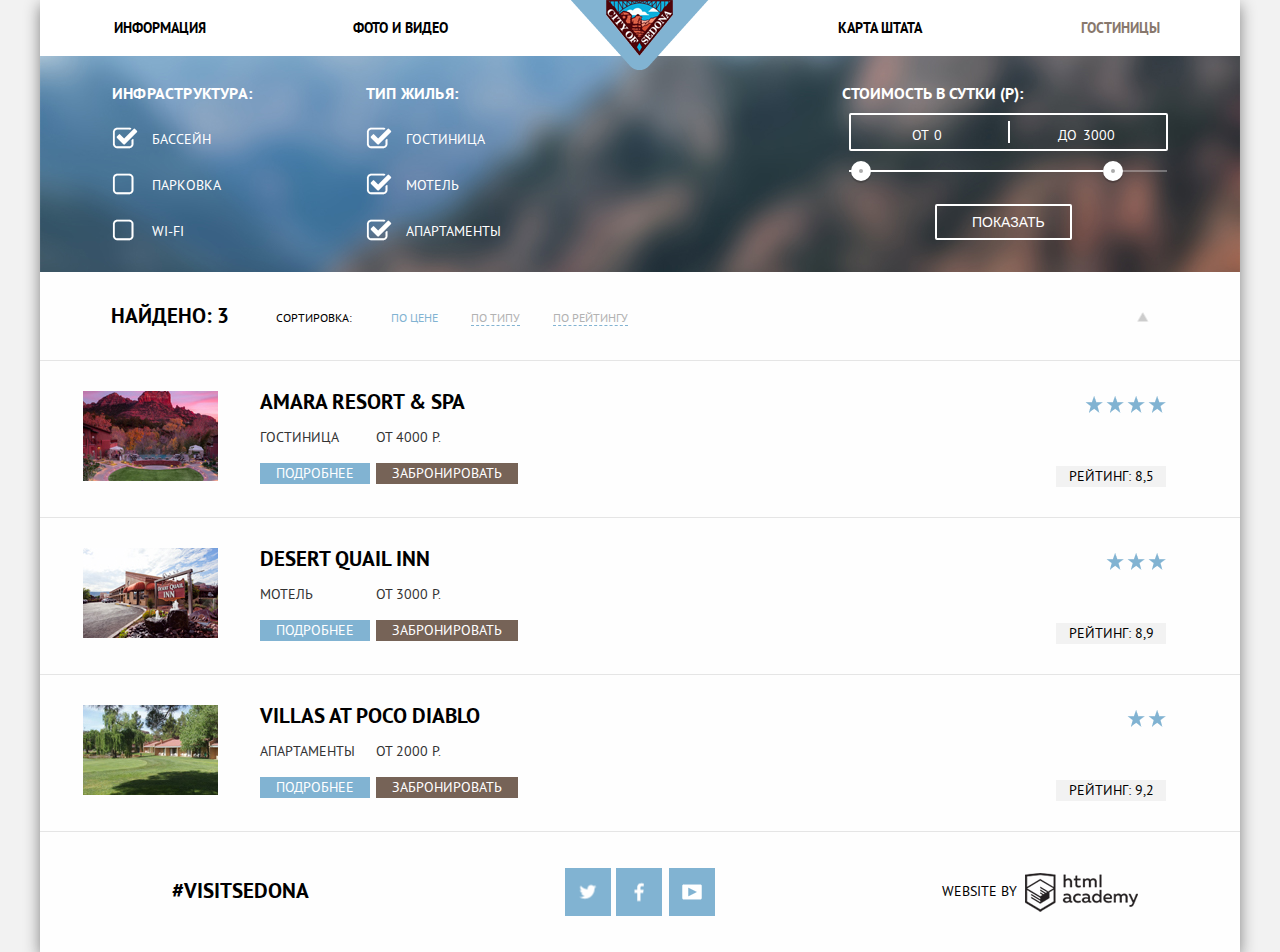
==== commit d9e909af: "pre" ====
--- a/hotels.html
+++ b/hotels.html
@@ -46,7 +46,7 @@
       <div class="sort-item sort-item-right">
         <h2>ТИП ЖИЛЬЯ:</h2>
         <input type="checkbox" id="ch4" checked>
-        <label for="ch4">ГОСТИНИЦА</label>
+        <label for="ch4" class="label-right">ГОСТИНИЦА</label>
         <input type="checkbox" id="ch5" checked>
         <label for="ch5">МОТЕЛЬ</label>
         <input type="checkbox" id="ch6" checked>
@@ -123,7 +123,6 @@
 
         <div class="rating-line">
           <div class="star">
-            <!-- <img src="img/icons/icon_star.png" width="17" height="17" alt="звезда"> -->
             <i></i>
             <i></i>
             <i></i>
--- a/css/style.css
+++ b/css/style.css
@@ -102,8 +102,6 @@
   position: relative;
   top: 96px;
 }
-
-
 
 /* ЖИЛЬЕ ЕДА СУВЕНИРЫ*/
 .advantages {
@@ -128,7 +126,6 @@
   width: 400px;
   text-align: center;
   font-size: 12px;
-
   vertical-align: middle;
 }
 
@@ -160,13 +157,11 @@
   padding-top: 24px;
 }
 
-
 .advantages-item-right p {
   padding: 0px 60px;
   margin: 0px;
   padding-top: 24px;
 }
-
 
 /*интро текст*/
 
@@ -194,7 +189,6 @@
   color: #333333;
   padding-top: 9px;
 }
-
 
 /*МОСТ ДЬЯВОЛА */
 .features {
@@ -233,7 +227,6 @@
   padding: 0px 48px;
 }
 
-
 .features-blue p {
   display: block;
   margin-top: 21px;
@@ -283,7 +276,6 @@
   padding-top: 23px;
   margin: 0px;
 }
-
 
 .search {
   width: 100%;
@@ -324,11 +316,9 @@
   margin-top: 47px;
 }
 
-
 .map {
   display: block;
   width: 1200px;
-  background-image: url("../img/map.jpg");
 }
 
 .index-footer {
@@ -348,10 +338,9 @@
   background-color: #fefefe;
 }
 
-
 .footer-hashtag,
 .footer-social,
-.footer-copyright  {
+.footer-copyright {
   width: 400px;
   display: inline-block;
   vertical-align: top;
@@ -369,7 +358,6 @@
   text-decoration: none;
   color: #000000;
 }
-
 
 .footer-social a {
   text-decoration: none;
@@ -447,8 +435,6 @@
   background-position: -476px -10px;
 }
 
-
-
 .footer-copyright {
   color: #000000;
   vertical-align: top;
@@ -494,10 +480,15 @@
   padding-top: 27px;
   padding-bottom: 30px;
   text-align: center;
+  background-position: 0px -55px;
 }
 
 .sort-form h2 {
   margin: 0px;
+}
+
+.ch4 {
+  padding-left: 43px;
 }
 
 input[type="checkbox"] {
@@ -526,7 +517,7 @@
   background-position: -148px -10px;
 }
 
-input[type="checkbox"]:checked + label::after {
+input[type="checkbox"]:checked + label::before {
   content: "";
   position: absolute;
   top: -2px;
@@ -545,26 +536,6 @@
   font-weight: normal;
 }
 
-.sort-item-right label {
-  padding-left: 43px;
-}
-
-.sort-item-left label {
-  padding-left: 43px;
-}
-
-/*input[type="checkbox"] + label:hover {
-  content: "";
-  position: absolute;
-  top: 0;
-  left: 0;
-  background-image: url("../img/sprite.png");
-  background-repeat: no-repeat;
-  width: 26px;
-  height: 22px;
-  background-position: -102px -10px;
-}*/
-
 .sort-item {
   display: inline-block;
   width: 250px;
@@ -595,7 +566,6 @@
   width: 330px;
   margin-left: 260px;
   margin-right: 20px;
-
   color: #ffffff;
   text-transform: uppercase;
 }
@@ -625,10 +595,8 @@
   position: absolute;
   top: 50%;
   left: 50%;
-
   width: 2px;
   height: 22px;
-
   background: #ffffff;
   transform: translate(-50%, -50%);
 }
@@ -662,14 +630,12 @@
 
 .range-controls .scale {
   height: 2px;
-
   background: rgba(255, 255, 255, 0.3);
 }
 
 .range-controls .bar {
   width: 80%;
   height: 2px;
-
   background: #ffffff;
 }
 
@@ -677,10 +643,8 @@
   box-sizing: content-box;
   position: absolute;
   top: -9px;
-
   width: 4px;
   height: 4px;
-
   background: #ababab;
   border: 8px solid #ffffff;
   border-radius: 50%;
@@ -711,14 +675,12 @@
   border: 2px solid #ffffff;
   border-radius: 2px;
   cursor: pointer;
-
   margin-left: 86px;
   width: 137px;
 }
 
 .btn-transparent:hover {
   color: #000000;
-
   background: #ffffff;
 }
 
@@ -801,7 +763,6 @@
   margin-left: 30px;
 }
 
-
 .results-navigation-type a:hover {
   color: #92bdd8;
   border-bottom: 1px dashed #81b3d2;
@@ -811,6 +772,18 @@
   text-decoration: none;
   color: #000000;
   border-bottom: 0px;
+}
+
+
+.results-navigation-side {
+  width: 107px;
+  display: inline-block;
+  text-align: center;
+  vertical-align: top;
+  font-size: 12px;
+  padding: 0px;
+  padding-top: 8px;
+  padding-right: 69px;
 }
 
 .active-link a {
@@ -818,18 +791,6 @@
   color:  #81b3d2;
   border-bottom: 0px;
 }
-
-.results-navigation-side {
-  width: 107px;
-  display: inline-block;
-  text-align: center;
-  vertical-align: top;
-  font-size: 12px;
-  padding: 0px;
-  padding-top: 8px;
-  padding-right: 69px;
-}
-
 
 .up a,
 .down a {
@@ -870,33 +831,20 @@
   background-position: -521px -10px;
 }
 
-
-.down a::before {
+/*.down a::before,
+.down a:hover::before,
+ .down a:active::before {
   width: 11px;
   height: 10px;
   background-position: -428px -10px;
-}
-
-.down a:hover::before {
-  width: 11px;
-  height: 10px;
-  background-position: -459px -10px;
-}
-
-.down a:active::before {
-  width: 11px;
-  height: 10px;
-  background-position: -428px -10px;
-}
-
-
+}*/
 
 /*----- список отелей -----*/
 
 .hotel {
   width: 100%;
   font-size: 0px;
-  padding-top: 23px;
+  padding-top: 30px;
   padding-bottom: 30px;
   border-top: 1px solid #e5e5e5;
   background-color: #fefefe;
@@ -918,9 +866,7 @@
 }
 
 .star {
-  /*background: grey;*/
   margin-right: 74px;
-
 }
 
 .star i::after {
@@ -930,7 +876,6 @@
   width: 18px;
   height: 17px;
   background-position: -516px -10px;
-  /*СДЕЛАТЬ СПРАЙТ*/
 }
 
 
@@ -939,15 +884,11 @@
 .rating-line {
     display: inline-block;
     font-size: 0px;
-/*    vertical-align: top;*/
 }
 
 .hotel-preview {
   width: 220px;
   text-align: center;
-  padding-left: 60px;
-  padding-top: 7px;
-
 }
 
 .hotel-description {
@@ -973,10 +914,8 @@
 
 
 .hotel-description h1 {
-  /*margin: 0px;
-  margin-bottom: 15px;*/
-  padding-left: 17px;
-
+  margin: 0px;
+  margin-bottom: 15px;
 }
 
 .hotel-description span {
@@ -1049,15 +988,13 @@
   display: inline-block;
   width: 110px;
   height: 60px;
-  padding-left: 17px;
-  padding-top: 15px;
 }
 
 .hotel-book {
   display: inline-block;
   width: 142px;
   height: 60px;
-  margin-left: 23px;
+  margin-left: 6px;
 }
 
 .sprite {
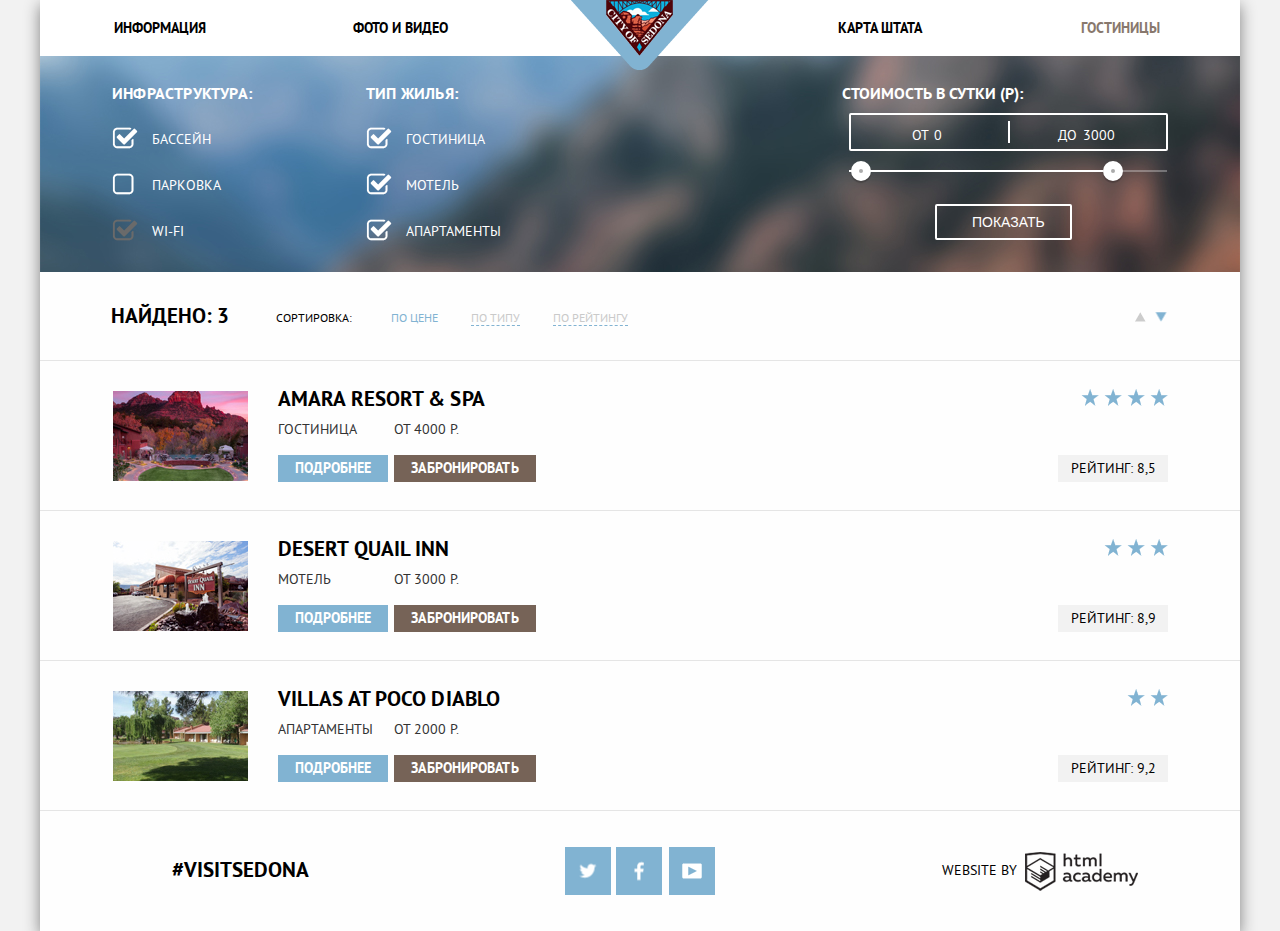
==== commit a06632e8: "popup & pixel" ====
--- a/hotels.html
+++ b/hotels.html
@@ -22,8 +22,8 @@
           <li>
             <a href="#">карта штата</a>
           </li>
-          <li>
-            <a href="hotels.html" style="color: #88786d">гостиницы</a>
+          <li class="active-page">
+            <a href="hotels.html">гостиницы</a>
           </li>
         </ul>
       </nav>
@@ -39,7 +39,7 @@
         <label for="ch1">БАССЕЙН</label>
         <input type="checkbox" id="ch2">
         <label for="ch2">ПАРКОВКА</label>
-        <input type="checkbox" id="ch3">
+        <input type="checkbox" id="ch3" disabled="locked">
         <label for="ch3">WI-FI</label>
       </div>
 
@@ -80,7 +80,6 @@
       <ul class="results-navigation-type">
         <li class="active-link">
           <a href="#">ПО ЦЕНЕ</a>
-          <!-- style="color: #81b3d2" -->
         </li>
         <li>
           <a href="#">ПО ТИПУ</a>
--- a/css/style.css
+++ b/css/style.css
@@ -7,6 +7,7 @@
   width: 1200px;
   margin: 0 auto;
   box-shadow: 0px 5px 15px grey;
+  position: relative;
 }
 
 /*вписываем сверх 1200пх*/
@@ -77,6 +78,14 @@
   margin-right: 240px;
 }
 
+.active-page a {
+  color: #88786d;
+}
+
+.active-page a:hover {
+  color: #88786d;
+}
+
 .logo {
   position: absolute;
   top: 0px;
@@ -89,6 +98,7 @@
   width: 1200px;
   height: 508px;
   background-image: url("../img/background_photo.jpg");
+  background-color: #e4f1f9;
   background-position: 0px -55px;
 }
 
@@ -296,7 +306,7 @@
   display: block;
   font-size: 14px;
   line-height: 24px;
-  font-weight: normal;;
+  font-weight: normal;
   color: #333333;
   margin: 0px;
   padding-top: 32px;
@@ -319,8 +329,103 @@
 .map {
   display: block;
   width: 1200px;
-}
-
+  background-image: url("../img/map.jpg");
+}
+
+/*------------------------------------------------POPUP*/
+
+.form {
+  display: block;
+  width: 568px;
+  background-color: #ffffff;
+  margin-left: 316px;
+  font-size: 14px;
+  font-weight: bold;
+}
+.from {
+  display: block;
+  width: 458px;
+  margin: 0 auto;
+  text-align: center;
+  padding-top: 55px;
+}
+
+.from input {
+  background-color: #f2f2f2;
+  border: 0px;
+  font-size: 14px;
+  font-weight: bold;
+  display: inline-block;
+  padding: 11px;
+}
+
+.to {
+  display: block;
+  width: 458px;
+  margin: 0 auto;
+  text-align: center;
+  padding-top: 28px;
+}
+
+.guests {
+  display: block;
+  padding-left: 55px;
+  padding-top: 30px;
+}
+
+.guest-adults {
+  display: inline-block;
+  width: 226px;
+  background-color: gainsboro;
+}
+
+.input-adults {
+  display: inline-block;
+  width: 50px;
+  background-color: #cacaca;
+  text-align: center;
+}
+
+.guest-children {
+  display: inline-block;
+  background-color: gainsboro;
+  margin-left: 53px;
+}
+
+.input-children {
+  display: inline-block;
+  width: 50px;
+  background-color: #cacaca;
+  text-align: center;
+}
+
+.search-btn-popup {
+  display: block;
+  width: 458px;
+  background-color: #81b3d2;
+  margin-left: 55px;
+  margin-right: 55px;
+  margin-top: 39px;
+  text-align: center;
+
+}
+
+.search-btn-popup a {
+  font-size: 21px;
+  line-height: 26px;
+  font-weight: bold;
+  color: #ffffff;
+  text-decoration: none;
+  padding-top: 15px;
+  display: block;
+  padding-bottom: 17px;
+}
+
+
+
+
+
+/*---------------------------------FOOTER*/
 .index-footer {
 position: relative;
 margin-top: -123px;
@@ -477,6 +582,7 @@
 
 .sort-form {
   background-image: url("../img/background_hotels.jpg");
+  background-color: #739dc3;
   padding-top: 27px;
   padding-bottom: 30px;
   text-align: center;
@@ -528,6 +634,19 @@
   height: 22px;
   background-position: -10px -10px;
 }
+
+input[type="checkbox"]:disabled + label::before {
+  content: "";
+  position: absolute;
+  top: -2px;
+  left: 0;
+  background-image: url("../img/sprite.png");
+  background-repeat: no-repeat;
+  width: 26px;
+  height: 22px;
+  background-position: -56px -10px;
+}
+
 
 .sort-item label {
   font-size: 14px;
@@ -758,7 +877,7 @@
 .results-navigation-type a {
   list-style: none;
   text-decoration: none;
-  color: #b2b2b2;
+  color: #cacaca;
   border-bottom: 1px dashed #81b3d2;
   margin-left: 30px;
 }
@@ -817,6 +936,7 @@
   width: 11px;
   height: 10px;
   background-position: -490px -10px;
+  padding-right: 5px;
 }
 
 .up a:hover::before {
@@ -831,23 +951,24 @@
   background-position: -521px -10px;
 }
 
-/*.down a::before,
+.down a::before,
 .down a:hover::before,
  .down a:active::before {
   width: 11px;
   height: 10px;
   background-position: -428px -10px;
-}*/
+}
 
 /*----- список отелей -----*/
 
 .hotel {
-  width: 100%;
+  width: 1200px;
   font-size: 0px;
-  padding-top: 30px;
-  padding-bottom: 30px;
+  padding-top: 25px;
+  padding-bottom: 28px;
   border-top: 1px solid #e5e5e5;
   background-color: #fefefe;
+  display: flex;
 }
 
 .hotel-3 {
@@ -857,16 +978,6 @@
 .rating-line img {
   display: inline-block;
   margin-left: 3px;
-}
-
-.rating-line span {
-  display: inline-block;
-  margin-top: 50px;
-  margin-right: 74px;
-}
-
-.star {
-  margin-right: 74px;
 }
 
 .star i::after {
@@ -877,7 +988,6 @@
   height: 17px;
   background-position: -516px -10px;
 }
-
 
 .hotel-preview,
 .hotel-description,
@@ -889,19 +999,24 @@
 .hotel-preview {
   width: 220px;
   text-align: center;
+  padding-left: 60px;
+  padding-top: 5px;
 }
 
 .hotel-description {
   width: 780px;
   text-align: left;
   vertical-align: top;
+  padding-left: 18px;
 }
 
 .hotel-description a {
   text-decoration: none;
   font-size: 21px;
-  line-height: 21px;
-  color: #000000;
+  line-height: 26px;
+  font-weight: bold;
+  color: #000000;
+  letter-spacing: 0.1px;
 }
 
 .hotel-description a:hover {
@@ -914,8 +1029,8 @@
 
 
 .hotel-description h1 {
-  margin: 0px;
-  margin-bottom: 15px;
+  /*margin: 0px;
+  margin-bottom: 15px;*/
 }
 
 .hotel-description span {
@@ -933,6 +1048,8 @@
   font-size: 14px;
   line-height: 21px;
   margin-top: 15px;
+  padding: 3px;
+  font-weight: bold;
 }
 
 .hotel-info a:hover {
@@ -955,6 +1072,8 @@
   font-size: 14px;
   line-height: 21px;
   margin-top: 15px;
+  padding: 3px;
+  font-weight: bold;
 }
 
 .hotel-book a:hover {
@@ -973,6 +1092,8 @@
   width: 200px;
   text-align: right;
   font-size: 12px;
+  padding-right: 72px;
+  padding-top: 3px;
 }
 
 .rating-line span {
@@ -982,18 +1103,19 @@
   text-align: center;
   font-size: 14px;
   line-height: 21px;
+  margin-top: 46px;
+  padding: 3px;
 }
 
 .hotel-info {
   display: inline-block;
   width: 110px;
-  height: 60px;
+  padding-top: 7px;
 }
 
 .hotel-book {
   display: inline-block;
   width: 142px;
-  height: 60px;
   margin-left: 6px;
 }
 
@@ -1001,6 +1123,10 @@
     background-image: url(spritesheet.png);
     background-repeat: no-repeat;
     display: block;
+}
+
+.star {
+  letter-spacing: 2px;
 }
 
 .sprite-chbox-checked {
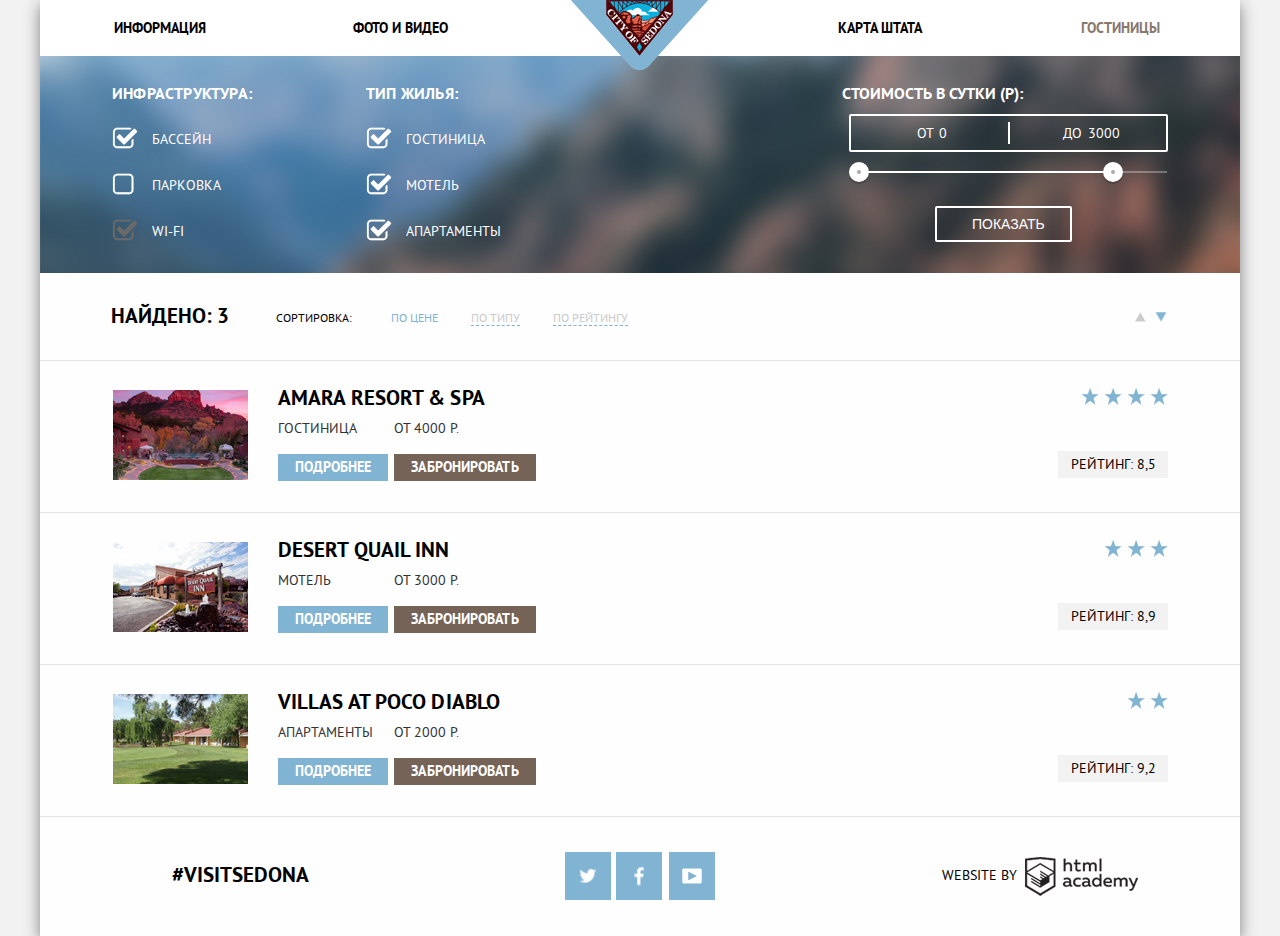
==== commit 73a35d01: "final base" ====
--- a/hotels.html
+++ b/hotels.html
@@ -39,7 +39,7 @@
         <label for="ch1">БАССЕЙН</label>
         <input type="checkbox" id="ch2">
         <label for="ch2">ПАРКОВКА</label>
-        <input type="checkbox" id="ch3" disabled="locked">
+        <input type="checkbox" id="ch3" disabled>
         <label for="ch3">WI-FI</label>
       </div>
 
--- a/css/style.css
+++ b/css/style.css
@@ -58,6 +58,7 @@
   font-size: 14px;
   line-height: 26px;
   font-weight: bold;
+  vertical-align: top;
 }
 
 
@@ -90,7 +91,8 @@
   position: absolute;
   top: 0px;
   left: 50%;
-  transform: translateX(-50%);
+  -webkit-transform: translateX(-50%);
+          transform: translateX(-50%);
 }
 
 .intro-image {
@@ -180,8 +182,9 @@
   display: inline-block;
   text-align: center;
   padding-top: 43px;
-  padding-bottom: 37px;
+  padding-bottom: 39px;
   background-color: #ffffff;
+  vertical-align: top;
 }
 
 .intro-text h2 {
@@ -290,7 +293,7 @@
 .search {
   width: 100%;
   text-align: center;
-  padding-top: 58px;
+  padding-top: 60px;
   background-color: #ffffff;
 }
 
@@ -314,6 +317,7 @@
 
 .search a {
   display: inline-block;
+  vertical-align: top;
   margin: 0px;
   width: 568px;
   padding: 30px 0px;
@@ -323,7 +327,7 @@
   text-decoration: none;
   color: #ffffff;
   background-color: #766357;
-  margin-top: 47px;
+  margin-top: 46px;
 }
 
 .map {
@@ -332,9 +336,14 @@
   background-image: url("../img/map.jpg");
 }
 
+.iframe {
+  border: none;
+}
+
 /*------------------------------------------------POPUP*/
 
 .form {
+  position: absolute;
   display: block;
   width: 568px;
   background-color: #ffffff;
@@ -345,9 +354,10 @@
 .from {
   display: block;
   width: 458px;
-  margin: 0 auto;
-  text-align: center;
+  margin-left: 55px;
+  text-align: left;
   padding-top: 55px;
+  position: relative;
 }
 
 .from input {
@@ -357,46 +367,261 @@
   font-weight: bold;
   display: inline-block;
   padding: 11px;
+  margin-left: 22px;
+  width: 344px;
+  vertical-align: middle;
+}
+
+.from input:hover {
+  background: #ebebeb;
+}
+
+.from input:focus {
+  background: #ffffff;
+}
+
+.from a::before {
+  content: "";
+  position: absolute;
+  top: 74px;
+  left: 439px;
+  -webkit-transform: translate(-50%, -50%);
+          transform: translate(-50%, -50%);
+  background-image: url("../img/sprite.png");
+  background-repeat: no-repeat;
+  width: 21px;
+  height: 22px;
+  background-position: -274px -10px;
 }
 
 .to {
   display: block;
   width: 458px;
-  margin: 0 auto;
-  text-align: center;
+  margin-left: 55px;
+  text-align: left;
   padding-top: 28px;
-}
-
+  position: relative;
+}
+
+.to input {
+  background-color: #f2f2f2;
+  border: 0px;
+  font-size: 14px;
+  font-weight: bold;
+  display: inline-block;
+  vertical-align: middle;
+  padding: 11px;
+  margin-left: 19px;
+  width: 343px;
+}
+
+.to input:hover {
+  background: #ebebeb;
+}
+
+.to input:focus {
+  background: #ffffff;
+}
+
+.to a::before {
+  content: "";
+  position: absolute;
+  top: 48px;
+  left: 438px;
+  -webkit-transform: translate(-50%, -50%);
+          transform: translate(-50%, -50%);
+  background-image: url("../img/sprite.png");
+  background-repeat: no-repeat;
+  width: 21px;
+  height: 22px;
+  background-position: -274px -10px;
+}
+
+.to a:hover::before,
+.from a:hover::before {
+  width: 21px;
+  height: 22px;
+  background-position: -356px -10px;
+}
+
+.to a:active::before,
+.from a:active::before {
+  width: 21px;
+  height: 22px;
+  background-position: -315px -10px;
+}
+
+
+/*-------------------СТРОКА ГОСТИ*/
 .guests {
-  display: block;
-  padding-left: 55px;
+  display: inline-block;
+  vertical-align: middle;
+  margin-left: 55px;
   padding-top: 30px;
+  font-size: 0px;
+  width: 458px;
 }
 
 .guest-adults {
   display: inline-block;
-  width: 226px;
-  background-color: gainsboro;
-}
+  vertical-align: middle;
+  /*width: 226px;*/
+  font-size: 0px;
+
+}
+
+.guest-adults label {
+  display: inline-block;
+  vertical-align: middle;
+  font-size: 14px;
+  font-weight: bold;
+  margin-right: 41px;
+
+}
+
+/*--------------------------КНОПКА МИНУС*/
+.minus-btn {
+  border: 0px;
+  background-color: #f2f2f2;
+  display: inline-block;
+  vertical-align: middle;
+  width: 38px;
+  height: 38px;
+  /*margin-left: 41px;*/
+  padding: 0px;
+  font-size: 0px;
+  position: relative;
+}
+
+.minus-btn::before {
+  content: "";
+  position: absolute;
+  top: 20px;
+  left: 18px;
+  -webkit-transform: translate(-50%, -50%);
+          transform: translate(-50%, -50%);
+  background-image: url("../img/sprite.png");
+  background-repeat: no-repeat;
+  width: 12px;
+  height: 3px;
+  background-position: -690px -10px;
+}
+
+.minus-btn:hover::before {
+  width: 12px;
+  height: 3px;
+  background-position: -754px -10px;
+}
+
+.minus-btn:active::before {
+  width: 12px;
+  height: 3px;
+  background-position: -722px -10px;
+}
+
+.minus-btn-right {
+  margin-left: 27px;
+}
+
+
+/*--------------------------КНОПКА ПЛЮС*/
+.plus-btn {
+  border: 0px;
+  background-color: #f2f2f2;
+  display: inline-block;
+  width: 38px;
+  font-size: 0px;
+  height: 38px;
+  position: relative;
+  vertical-align: middle;
+}
+
+.plus-btn::before {
+  content: "";
+  position: absolute;
+  top: 20px;
+  left: 19px;
+  -webkit-transform: translate(-50%, -50%);
+          transform: translate(-50%, -50%);
+  background-image: url("../img/sprite.png");
+  background-repeat: no-repeat;
+  width: 11px;
+  height: 11px;
+  background-position: -786px -10px;
+}
+
+.plus-btn:hover::before {
+  width: 11px;
+  height: 11px;
+  background-position: -848px -10px;
+  }
+
+.plus-btn:active::before {
+  width: 11px;
+  height: 11px;
+  background-position: -817px -10px;
+  }
 
 .input-adults {
   display: inline-block;
+  width: 38px;
+  background-color: #f2f2f2;
+  border: 0px;
+  text-align: center;
+  font-size: 14px;
+  line-height: 14px;
+  font-weight: bold;
+  padding: 11px 0px;
+  padding-left: 15px;
+  vertical-align: middle;
+}
+
+.guest-children {
+  display: inline-block;
+  vertical-align: middle;
+  margin-left: 52px;
+  font-size: 0px;
+  position: relative;
+}
+
+.guest-children label {
+  display: inline-block;
+  font-size: 14px;
+  font-weight: bold;
+  vertical-align: middle;
+}
+
+.input-children {
+  display: inline-block;
+  vertical-align: middle;
   width: 50px;
-  background-color: #cacaca;
-  text-align: center;
-}
-
-.guest-children {
-  display: inline-block;
-  background-color: gainsboro;
-  margin-left: 53px;
+  background-color: #f2f2f2;
+  border: 0px;
+  text-align: center;
 }
 
 .input-children {
   display: inline-block;
-  width: 50px;
-  background-color: #cacaca;
-  text-align: center;
+  width: 38px;
+  background-color: #f2f2f2;
+  border: 0px;
+  text-align: center;
+  font-size: 14px;
+  line-height: 14px;
+  font-weight: bold;
+  padding: 11px 0px;
+  padding-left: 15px;
+  vertical-align: middle;
+}
+
+.plus-children {
+  border: 0px;
+  background-color: #f2f2f2;
+  display: inline-block;
+  vertical-align: middle;
+  width: 38px;
+  font-size: 0px;
+  height: 38px;
 }
 
 .search-btn-popup {
@@ -405,9 +630,17 @@
   background-color: #81b3d2;
   margin-left: 55px;
   margin-right: 55px;
-  margin-top: 39px;
-  text-align: center;
-
+  margin-top: 52px;
+  text-align: center;
+  margin-bottom: 54px;
+}
+
+.search-btn-popup:hover {
+  background-color: #669ec0;
+}
+
+.search-btn-popup:active {
+  background-color: #5496bd;
 }
 
 .search-btn-popup a {
@@ -418,7 +651,7 @@
   text-decoration: none;
   padding-top: 15px;
   display: block;
-  padding-bottom: 17px;
+  padding-bottom: 18px;
 }
 
 
@@ -428,9 +661,11 @@
 /*---------------------------------FOOTER*/
 .index-footer {
 position: relative;
-margin-top: -123px;
+margin-top: -124px;
 background-color: #f9fbf6;
 opacity: 0.9;
+padding-top: 35px;
+padding-bottom: 36px;
 }
 
 .main-footer {
@@ -438,7 +673,7 @@
   width: 1200px;
   text-align: center;
   font-size: 0px;
-  padding-top: 36px;
+  padding-top: 35px;
   padding-bottom: 36px;
   background-color: #fefefe;
 }
@@ -496,7 +731,8 @@
   position: absolute;
   top: 50%;
   left: 50%;
-  transform: translate(-50%, -50%);
+  -webkit-transform: translate(-50%, -50%);
+          transform: translate(-50%, -50%);
   background-image: url("../img/sprite.png");
   background-repeat: no-repeat;
 }
@@ -558,6 +794,7 @@
 
 .btn-academy {
   display: inline-block;
+  vertical-align: top;
   width: 113px;
   height: 39px;
   background-position: -10px -10px;
@@ -584,7 +821,7 @@
   background-image: url("../img/background_hotels.jpg");
   background-color: #739dc3;
   padding-top: 27px;
-  padding-bottom: 30px;
+  padding-bottom: 31px;
   text-align: center;
   background-position: 0px -55px;
 }
@@ -682,6 +919,7 @@
 
 .filter-range {
   display: inline-block;
+  vertical-align: middle;
   width: 330px;
   margin-left: 260px;
   margin-right: 20px;
@@ -690,7 +928,7 @@
 }
 
 .filter-range-title {
-  margin-bottom: 9px;
+  margin-bottom: 10px;
   width: 182px;
   margin-left: -8px;
   font-weight: 600;
@@ -717,23 +955,24 @@
   width: 2px;
   height: 22px;
   background: #ffffff;
-  transform: translate(-50%, -50%);
+  -webkit-transform: translate(-50%, -50%);
+          transform: translate(-50%, -50%);
 }
 
 .price-controls label {
   font-size: 14px;
-  line-height: 38px;
+  line-height: 33px;
   cursor: pointer;
 }
 
 .price-controls .min-price,
 .price-controls .max-price {
   width: 90px;
-  padding-left: 51px;
+  padding-left: 56px;
 }
 
 .price-controls input {
-  width: 75px;
+  width: 70px;
   margin: 0;
   color: inherit;
   font: inherit;
@@ -743,7 +982,7 @@
 
 .range-controls {
   position: relative;
-  margin-bottom: 32px;
+  margin-bottom: 33px;
   width: 318px;
 }
 
@@ -776,7 +1015,7 @@
 }
 
 .range-toggle-min {
-  left: 2px;
+  left: 0px;
 }
 
 .range-toggle-max {
@@ -807,7 +1046,7 @@
 
 .results-navigation {
   font-size: 0px;
-  padding-top: 29px;
+  padding-top: 28px;
   padding-bottom: 31px;
   background-color: #fefefe;
   vertical-align: top;
@@ -859,6 +1098,7 @@
 }
 .results-navigation li {
   display: inline-block;
+  vertical-align: middle;
   font-size: 12px;
   line-height: 18px;
   color: #81b3d2;
@@ -927,7 +1167,8 @@
   position: absolute;
   top: 50%;
   left: 50%;
-  transform: translate(-50%, -50%);
+  -webkit-transform: translate(-50%, -50%);
+          transform: translate(-50%, -50%);
   background-image: url("../img/sprite.png");
   background-repeat: no-repeat;
 }
@@ -964,10 +1205,12 @@
 .hotel {
   width: 1200px;
   font-size: 0px;
-  padding-top: 25px;
-  padding-bottom: 28px;
+  padding-top: 24px;
+  padding-bottom: 31px;
   border-top: 1px solid #e5e5e5;
   background-color: #fefefe;
+  display: -webkit-box;
+  display: -ms-flexbox;
   display: flex;
 }
 
@@ -977,12 +1220,14 @@
 
 .rating-line img {
   display: inline-block;
+  vertical-align: middle;
   margin-left: 3px;
 }
 
 .star i::after {
   content: "";
   display: inline-block;
+  vertical-align: middle;
   background-image: url(../img/sprite_1.png);
   width: 18px;
   height: 17px;
@@ -993,6 +1238,7 @@
 .hotel-description,
 .rating-line {
     display: inline-block;
+    vertical-align: top;
     font-size: 0px;
 }
 
@@ -1089,6 +1335,7 @@
 
 .rating-line {
   display: inline-block;
+  vertical-align: top;
   width: 200px;
   text-align: right;
   font-size: 12px;
@@ -1098,6 +1345,7 @@
 
 .rating-line span {
   display: inline-block;
+  vertical-align: top;
   width: 110px;
   background-color: #f2f2f2;
   text-align: center;
@@ -1109,14 +1357,17 @@
 
 .hotel-info {
   display: inline-block;
+  vertical-align: top;
   width: 110px;
   padding-top: 7px;
 }
 
 .hotel-book {
   display: inline-block;
+  vertical-align: top;
   width: 142px;
   margin-left: 6px;
+  padding-top: 7px;
 }
 
 .sprite {
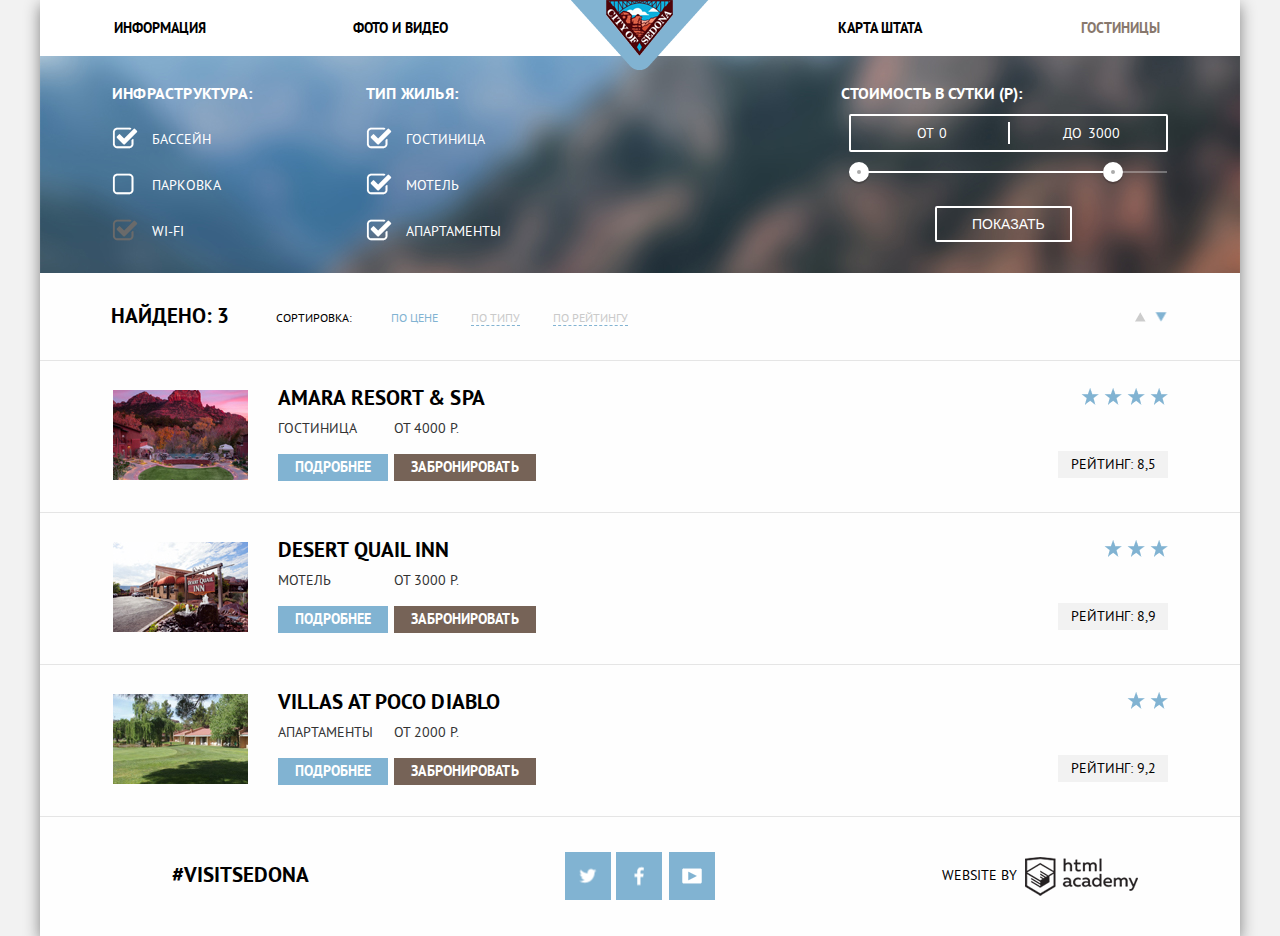
==== commit cb9fcc93: "second try, 100" ====
--- a/hotels.html
+++ b/hotels.html
@@ -5,7 +5,7 @@
   <meta charset="utf-8">
   <title>Седона - небольшой городок</title>
   <link rel="stylesheet" href="css/normalize.css">
-  <link rel="stylesheet" href="css/style.css">
+  <link rel="stylesheet" href="css/style_mini.css">
 </head>
 
 <body>
--- a/css/style_mini.css
+++ b/css/style_mini.css
@@ -0,0 +1 @@
+*{box-sizing:border-box}.container{width:1200px;margin:0 auto;box-shadow:0 5px 15px grey;position:relative}img{max-width:100%;height:auto}body{font-family:PTSans,"Arial",sans-serif;text-transform:uppercase;background-color:#f2f2f2}@font-face{font-family:"PTSans";src:url(../fonts/ptsansbold.woff2) format("woff2"),url(../fonts/ptsansbold.woff) format("woff");font-weight:700}@font-face{font-family:"PTSans";src:url(../fonts/ptsans.woff) format("woff"),url(../fonts/ptsans.woff2) format("woff2");font-weight:400}.main-header{background-color:#fff}.main-navigation ul{padding-left:0;padding-top:15px;padding-bottom:15px;font-size:0}.main-navigation li{display:inline-block;width:240px;text-align:center;font-size:14px;line-height:26px;font-weight:700;vertical-align:top}.main-navigation a{text-decoration:none;color:#000}.main-navigation a:hover{color:#81b3d2}.main-navigation a:active{color:#b2b2b2}.main-navigation li:nth-child(2){margin-right:240px}.active-page a{color:#88786d}.active-page a:hover{color:#88786d}.logo{position:absolute;top:0;left:50%;-webkit-transform:translateX(-50%);transform:translateX(-50%)}.intro-image{display:block;width:1200px;height:508px;background-image:url(../img/background_photo.jpg);background-color:#e4f1f9;background-position:0 -55px}.img-main_text{position:relative;margin-left:371px;top:75px}.img-mask{position:relative;top:96px}.advantages{width:100%;font-size:0;background-color:#fff;padding-top:55px;padding-bottom:81px}.advantages-item-left img{padding-top:5px}.advantages-item-center img{padding-top:5px}.advantages-item{display:inline-block;width:400px;text-align:center;font-size:12px;vertical-align:middle}.advantages-item h2{padding-top:27px;margin:0;font-size:21px;line-height:21px;font-weight:700;color:#000}.advantages-item p{font-size:14px;line-height:21px;color:#000}.advantages-item-left p{padding:0 70px;margin:0;padding-top:25px}.advantages-item-center p{display:block;margin:0;padding:0 58px;padding-top:24px}.advantages-item-right p{padding:0 60px;margin:0;padding-top:24px}.intro-text{width:100%;display:inline-block;text-align:center;padding-top:43px;padding-bottom:37px;background-color:#fff;vertical-align:top}.intro-text h2{font-size:21px;line-height:26px;color:#000;font-weight:700;padding:0 300px}.intro-text h3{font-size:14px;font-weight:400;line-height:26px;color:#333;padding-top:9px}.features{width:100%;font-size:0}.features-blue{background-color:#81b3d2}.features-grey{background-color:#eee;vertical-align:middle;padding-top:30px;padding-bottom:58px}.features-image{display:inline-block;width:800px;vertical-align:middle}.features-item{display:inline-block;width:400px;text-align:center;vertical-align:top}.features-item p{padding:0 62px}.features-item-right p{padding:0 48px}.features-blue p{display:block;margin-top:21px}.features-blue span{display:block;margin-top:24px}.features-blue .features-item{padding-top:50px}.features-blue h2{font-size:21px;line-height:21px;font-weight:700;color:#fff;padding:0 95px;margin:0;padding-top:4px}.features-blue span,.features-blue p{font-size:14px;line-height:21px;color:#fff}.features-grey h2{font-size:21px;line-height:21px;color:#000;padding:0 120px;padding-top:17px;margin:0}.features-grey span,.features-grey p{display:block;font-size:14px;line-height:21px;color:#000;padding-top:23px;margin:0}.search{width:100%;text-align:center;padding-top:60px;background-color:#fff}.search h3{font-size:30px;line-height:20px;font-weight:700;color:#000;margin:0}.search p{display:block;font-size:14px;line-height:24px;font-weight:400;color:#333;margin:0;padding-top:32px}.search a{display:inline-block;vertical-align:top;margin:0;width:568px;padding:30px 0;font-size:21px;line-height:26px;font-weight:700;text-decoration:none;color:#fff;background-color:#766357;margin-top:46px}.map{display:block;width:1200px;background-image:url(../img/map.jpg)}.map iframe{border:none}.modal-content{position:absolute;display:block;width:568px;background-color:#fff;margin-left:316px;font-size:14px;font-weight:700;display:none}.modal-content-show{display:block;animation:bounce .6s}@keyframes bounce{0%{transform:translateY(-2000px)}70%{transform:translateY(30px)}90%{transform:translateY(-10px)}100%{transform:translateY(0)}}.from{display:block;margin-left:55px;text-align:left;padding-top:55px;position:relative}.from input{background-color:#f2f2f2;border:0;font-size:14px;font-weight:700;display:inline-block;padding:11px;margin-left:22px;width:344px;vertical-align:middle}.from input:hover{background:#ebebeb}.from input:focus{background:#fff}.from a::before{content:"";position:absolute;top:74px;left:439px;-webkit-transform:translate(-50%,-50%);transform:translate(-50%,-50%);background-image:url(../img/sprite.png);background-repeat:no-repeat;width:21px;height:22px;background-position:-274px -10px}.to{display:block;margin-left:55px;text-align:left;padding-top:29px;position:relative}.to input{background-color:#f2f2f2;border:0;font-size:14px;font-weight:700;display:inline-block;vertical-align:middle;padding:11px;margin-left:19px;width:343px}.to input:hover{background:#ebebeb}.to input:focus{background:#fff}.to a::before{content:"";position:absolute;top:48px;left:438px;-webkit-transform:translate(-50%,-50%);transform:translate(-50%,-50%);background-image:url(../img/sprite.png);background-repeat:no-repeat;width:21px;height:22px;background-position:-274px -10px}.to a:hover::before,.from a:hover::before{width:21px;height:22px;background-position:-356px -10px}.to a:active::before,.from a:active::before{width:21px;height:22px;background-position:-315px -10px}.guests{display:inline-block;vertical-align:middle;margin-left:55px;padding-top:30px;font-size:0}.guest-adults{display:inline-block;vertical-align:middle;font-size:0}.guest-adults label{display:inline-block;vertical-align:middle;font-size:14px;font-weight:700;margin-right:43px}.minus-btn{border:0;background-color:#f2f2f2;display:inline-block;vertical-align:middle;width:38px;height:38px;padding:0;font-size:0;position:relative}.minus-btn::before{content:"";position:absolute;top:20px;left:18px;-webkit-transform:translate(-50%,-50%);transform:translate(-50%,-50%);background-image:url(../img/sprite.png);background-repeat:no-repeat;width:12px;height:3px;background-position:-690px -10px}.minus-btn:hover::before{width:12px;height:3px;background-position:-754px -10px}.minus-btn:active::before{width:12px;height:3px;background-position:-722px -10px}.minus-btn-right{margin-left:27px}.plus-btn{border:0;background-color:#f2f2f2;display:inline-block;width:38px;font-size:0;height:38px;position:relative;vertical-align:middle}.plus-btn::before{content:"";position:absolute;top:20px;left:19px;-webkit-transform:translate(-50%,-50%);transform:translate(-50%,-50%);background-image:url(../img/sprite.png);background-repeat:no-repeat;width:11px;height:11px;background-position:-786px -10px}.plus-btn:hover::before{width:11px;height:11px;background-position:-848px -10px}.plus-btn:active::before{width:11px;height:11px;background-position:-817px -10px}.input-adults{display:inline-block;width:38px;background-color:#f2f2f2;border:0;font-size:14px;line-height:14px;font-weight:700;padding:11px 0;padding-left:15px;vertical-align:middle}.guest-children{display:inline-block;vertical-align:middle;margin-left:52px;font-size:0;position:relative}.guest-children label{display:inline-block;font-size:14px;font-weight:700;vertical-align:middle}.input-children{display:inline-block;vertical-align:middle;width:50px;background-color:#f2f2f2;border:0;padding:11px 0;display:inline-block;width:38px;background-color:#f2f2f2;border:0;font-size:14px;line-height:14px;font-weight:700;padding:11px 0;padding-left:15px;vertical-align:middle}.plus-children{border:0;background-color:#f2f2f2;display:inline-block;vertical-align:middle;width:38px;font-size:0;height:38px}.search-btn-popup{display:block;width:458px;background-color:#81b3d2;text-align:center;margin:53px 55px 54px}.search-btn-popup:hover{background-color:#669ec0}.search-btn-popup:active{background-color:#5496bd}.search-btn-popup a{font-size:21px;line-height:26px;font-weight:700;color:#fff;text-decoration:none;padding-top:15px;display:block;padding-bottom:18px}.index-footer{position:relative;margin-top:-124px;background-color:#f9fbf6;opacity:.9;padding-top:35px;padding-bottom:36px}.main-footer{display:block;width:1200px;text-align:center;font-size:0;padding-top:35px;padding-bottom:36px;background-color:#fefefe}.footer-hashtag,.footer-social,.footer-copyright{width:400px;display:inline-block;vertical-align:top;font-size:12px}.footer-hashtag{font-size:21px;line-height:26px;font-weight:700;padding-top:10px}.footer-hashtag a{text-decoration:none;color:#000}.footer-social a{text-decoration:none}.social-btn-fb{margin-left:2px;margin-right:4px}.social-btn{display:inline-block;width:46px;height:48px;font-size:0;vertical-align:top;background-color:#81b3d2;position:relative}.social-btn:hover{background-color:#669ec0}.social-btn:active{background-color:#5496bd}.social-btn::before{content:"";position:absolute;top:50%;left:50%;-webkit-transform:translate(-50%,-50%);transform:translate(-50%,-50%);background-image:url(../img/sprite.png);background-repeat:no-repeat}.social-btn-tw::before{width:17px;height:15px;background-position:-613px -10px}.social-btn-tw:active::before{background-image:url(../img/sprite_1.png);width:17px;height:15px;background-position:-439px -10px}.social-btn-fb::before{width:10px;height:19px;background-position:-583px -10px}.social-btn-fb:active::before{background-image:url(../img/sprite_1.png);width:10px;height:19px;background-position:-409px -10px}.social-btn-yt::before{width:20px;height:16px;background-position:-650px -10px}.social-btn-yt:active::before{background-image:url(../img/sprite_1.png);width:20px;height:16px;background-position:-476px -10px}.footer-copyright{color:#000;vertical-align:top;padding-top:5px}.footer-copyright span{display:inline-block;font-size:14px;line-height:26px;color:#000;vertical-align:top;margin-top:5px;margin-right:5px}.btn-academy{display:inline-block;vertical-align:top;width:113px;height:39px;background-position:-10px -10px;background-image:url(../img/sprite_1.png)}.btn-academy:hover{width:113px;height:39px;background-position:-276px -10px;background-image:url(../img/sprite_1.png)}.btn-academy:active{width:113px;height:39px;background-position:-143px -10px;background-image:url(../img/sprite_1.png)}.sort-form{background-image:url(../img/background_hotels.jpg);background-color:#739dc3;padding-top:27px;padding-bottom:31px;text-align:center;background-position:0 -55px}.sort-form h2{margin:0}.ch4{padding-left:43px}input[type="checkbox"]{display:none}input[type="checkbox"] + label{display:block;margin-top:25px;line-height:21px;padding-left:40px;position:relative;cursor:pointer}input[type="checkbox"] + label::before{content:"";display:block;position:absolute;top:-2px;left:0;background-image:url(../img/sprite.png);background-repeat:no-repeat;width:22px;height:22px;background-position:-148px -10px}input[type="checkbox"]:checked + label::before{content:"";position:absolute;top:-2px;left:0;background-image:url(../img/sprite.png);background-repeat:no-repeat;width:26px;height:22px;background-position:-10px -10px}input[type="checkbox"]:disabled + label::before{content:"";position:absolute;top:-2px;left:0;background-image:url(../img/sprite.png);background-repeat:no-repeat;width:26px;height:22px;background-position:-56px -10px}.sort-item label{font-size:14px;line-height:21px;color:#fff;font-weight:400}.sort-item{display:inline-block;width:250px;text-align:left;vertical-align:top;font-size:12px;padding-left:31px}.sort-item h2{font-size:16px;line-height:21px;color:#fff;font-weight:700;letter-spacing:.2px}.sort-item li{font-size:14px;line-height:21px;color:#fff}.filter-range{display:inline-block;vertical-align:middle;width:330px;margin-left:260px;margin-right:20px;color:#fff;text-transform:uppercase}.filter-range-title{margin-bottom:10px;margin-left:-8px;font-weight:600;font-size:16px;line-height:21px;text-align:left}.price-controls{box-sizing:content-box;position:relative;height:34px;margin-bottom:19px;font-size:0;border:2px solid #fff;border-radius:2px;width:315px}.price-controls::after{content:"";position:absolute;top:50%;left:50%;width:2px;height:22px;background:#fff;-webkit-transform:translate(-50%,-50%);transform:translate(-50%,-50%)}.price-controls label{font-size:14px;line-height:33px;cursor:pointer}.price-controls .min-price,.price-controls .max-price{width:90px;padding-left:56px}.price-controls input{width:70px;margin:0;color:inherit;font:inherit;background:none;border:none}.range-controls{position:relative;margin-bottom:33px;width:318px}.range-controls .scale{height:2px;background:rgba(255,255,255,0.3)}.range-controls .bar{width:80%;height:2px;background:#fff}.range-toggle{box-sizing:content-box;position:absolute;top:-9px;width:4px;height:4px;background:#ababab;border:8px solid #fff;border-radius:50%;box-shadow:0 2px 1px 0 rgba(0,1,1,0.2);cursor:pointer}.range-toggle:hover{background:#1c4f80}.range-toggle-min{left:0}.range-toggle-max{left:80%}.btn-transparent{display:block;padding:6px 35px;font-size:14px;line-height:20px;color:#fff;text-transform:uppercase;background:transparent;border:2px solid #fff;border-radius:2px;cursor:pointer;margin-left:86px;width:137px}.btn-transparent:hover{color:#000;background:#fff}.results-navigation{font-size:0;padding-top:28px;padding-bottom:31px;background-color:#fefefe;vertical-align:top}.search-results{width:215px;display:inline-block;text-align:center;vertical-align:middle;font-size:12px;margin:0}.results-navigation h3{font-size:21px;line-height:26px;color:#000;font-weight:700;vertical-align:top;padding-left:45px;padding-top:2px}.search-results-small{width:75px;display:inline-block;text-align:center;vertical-align:top;font-size:12px;padding-left:21px;padding-top:8px}.results-navigation span{font-size:12px;line-height:18px;color:#000}.results-navigation ul{margin:0}.results-navigation li:nth-child(2),.results-navigation li:nth-child(3){color:#81b3d2}.results-navigation li{display:inline-block;vertical-align:middle;font-size:12px;line-height:18px;color:#81b3d2}.results-navigation-type{width:803px;display:inline-block;text-align:left;vertical-align:top;font-size:12px;padding-top:8px;padding-left:31px}.results-navigation-type a{list-style:none;text-decoration:none;color:#cacaca;border-bottom:1px dashed #81b3d2;margin-left:30px}.results-navigation-type a:hover{color:#92bdd8;border-bottom:1px dashed #81b3d2}.results-navigation-type a:active{text-decoration:none;color:#000;border-bottom:0}.results-navigation-side{width:107px;display:inline-block;text-align:center;vertical-align:top;font-size:12px;padding:0;padding-top:8px;padding-right:69px}.active-link a{text-decoration:none;color:#81b3d2;border-bottom:0}.up a,.down a{display:inline-block;width:15px;height:15px;font-size:0;vertical-align:top;position:relative}.up a::before,.down a::before{content:"";position:absolute;top:50%;left:50%;-webkit-transform:translate(-50%,-50%);transform:translate(-50%,-50%);background-image:url(../img/sprite.png);background-repeat:no-repeat}.up a::before{width:11px;height:10px;background-position:-490px -10px;padding-right:5px}.up a:hover::before{width:11px;height:10px;background-position:-552px -10px}.up a:active::before{width:11px;height:10px;background-position:-521px -10px}.down a::before,.down a:hover::before,.down a:active::before{width:11px;height:10px;background-position:-428px -10px}.hotel{width:1200px;font-size:0;padding-top:24px;padding-bottom:31px;border-top:1px solid #e5e5e5;background-color:#fefefe;display:-webkit-box;display:-ms-flexbox;display:flex}.hotel-3{border-bottom:1px solid #e5e5e5}.rating-line img{display:inline-block;vertical-align:middle;margin-left:3px}.star i::after{content:"";display:inline-block;vertical-align:middle;background-image:url(../img/sprite_1.png);width:18px;height:17px;background-position:-516px -10px}.hotel-preview,.hotel-description,.rating-line{display:inline-block;vertical-align:top;font-size:0}.hotel-preview{width:220px;text-align:center;padding-left:60px;padding-top:5px}.hotel-description{width:780px;text-align:left;vertical-align:top;padding-left:18px}.hotel-description a{text-decoration:none;font-size:21px;line-height:26px;font-weight:700;color:#000;letter-spacing:.1px}.hotel-description a:hover{color:#81b3d2}.hotel-description a:active{color:#b2b2b2}.hotel-description span{font-size:14px;line-height:21px;color:#333}.hotel-info a{display:block;text-align:center;background-color:#81b3d2;color:#fff;width:110px;font-size:14px;line-height:21px;margin-top:15px;padding:3px;font-weight:700}.hotel-info a:hover{background-color:#669ec0;color:#fff}.hotel-info a:active{background-color:#5496bd;color:#88b6d1}.hotel-book a{display:block;text-align:center;background-color:#766357;color:#fff;width:142px;font-size:14px;line-height:21px;margin-top:15px;padding:3px;font-weight:700}.hotel-book a:hover{background-color:#604e43;color:#fff}.hotel-book a:active{background-color:#503e33;color:#857871}.rating-line{display:inline-block;vertical-align:top;width:200px;text-align:right;font-size:12px;padding-right:72px;padding-top:3px}.rating-line span{display:inline-block;vertical-align:top;width:110px;background-color:#f2f2f2;text-align:center;font-size:14px;line-height:21px;margin-top:46px;padding:3px}.hotel-info{display:inline-block;vertical-align:top;width:110px;padding-top:7px}.hotel-book{display:inline-block;vertical-align:top;width:142px;margin-left:6px;padding-top:7px}.sprite{background-image:url(spritesheet.png);background-repeat:no-repeat;display:block}.star{letter-spacing:2px}.sprite-chbox-checked{width:26px;height:22px;background-position:-10px -10px}.sprite-chbox-checked-block{width:26px;height:22px;background-position:-56px -10px}.sprite-chbox-checked-focus{width:26px;height:22px;background-position:-102px -10px}.sprite-chbox-unchecked{width:22px;height:22px;background-position:-148px -10px}.sprite-chbox-unchecked-block{width:22px;height:22px;background-position:-190px -10px}.sprite-chbox-unchecked-focus{width:22px;height:22px;background-position:-232px -10px}.sprite-clnd{width:21px;height:22px;background-position:-274px -10px}.sprite-clnd-active{width:21px;height:22px;background-position:-315px -10px}.sprite-clnd-focus{width:21px;height:22px;background-position:-356px -10px}.sprite-filter-down{width:11px;height:10px;background-position:-397px -10px}.sprite-filter-down-active{width:11px;height:10px;background-position:-428px -10px}.sprite-filter-down-focus{width:11px;height:10px;background-position:-459px -10px}.sprite-filter-up{width:11px;height:10px;background-position:-490px -10px}.sprite-filter-up-active{width:11px;height:10px;background-position:-521px -10px}.sprite-filter-up-focus{width:11px;height:10px;background-position:-552px -10px}.sprite-icon_facebook{width:10px;height:19px;background-position:-583px -10px}.sprite-icon_twitter{width:17px;height:15px;background-position:-613px -10px}.sprite-icon_youtube{width:20px;height:16px;background-position:-650px -10px}.sprite-minus{width:12px;height:3px;background-position:-690px -10px}.sprite-minus-active{width:12px;height:3px;background-position:-722px -10px}.sprite-minus-focus{width:12px;height:3px;background-position:-754px -10px}.sprite-plus{width:11px;height:11px;background-position:-786px -10px}.sprite-plus-active{width:11px;height:11px;background-position:-817px -10px}.sprite-plus-focus{width:11px;height:11px;background-position:-848px -10px}.sprite{background-image:url(spritesheet.png);background-repeat:no-repeat;display:block}.sprite-academy{width:113px;height:39px;background-position:-10px -10px}.sprite-academy-active{width:113px;height:39px;background-position:-143px -10px}.sprite-academy-focus{width:113px;height:39px;background-position:-276px -10px}.sprite-icon_facebook_opacity{width:10px;height:19px;background-position:-409px -10px}.sprite-icon_twitter_opacity{width:17px;height:15px;background-position:-439px -10px}.sprite-icon_youtube_opacity{width:20px;height:16px;background-position:-476px -10px}.sprite-star{width:18px;height:17px;background-position:-516px -10px}
